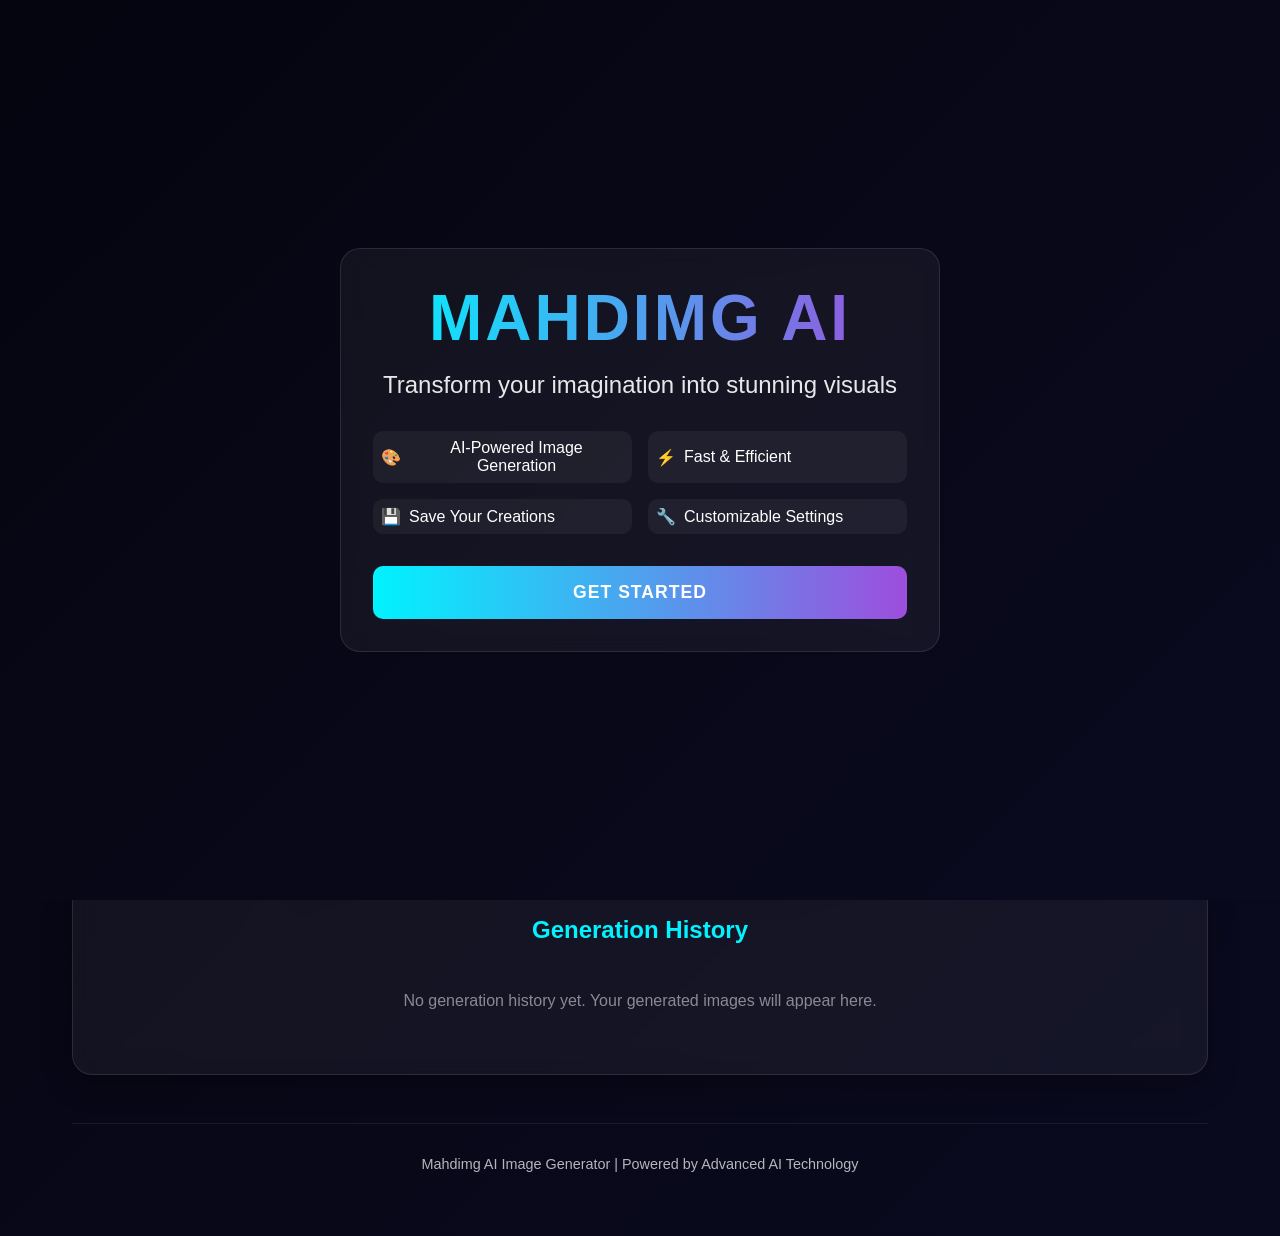
==== index.html @ 917b4ecf "Image ai Generator v1.2" ====
<!DOCTYPE html>
<html lang="en">
<head>
    <meta charset="UTF-8">
    <meta name="viewport" content="width=device-width, initial-scale=1.0">
    <title>Mahdimg AI - Futuristic Image Generator</title>
    <link rel="icon" type="image/png" href="favicon .png">
    <link rel="stylesheet" href="img.css">
</head>
<body>
    <!-- Welcome Screen -->
    <div class="welcome-screen" id="welcomeScreen">
        <div class="welcome-content">
            <div class="welcome-logo">Mahdimg AI</div>
            <div class="welcome-tagline">Transform your imagination into stunning visuals</div>
            <div class="welcome-features">
                <div class="feature">
                    <span>🎨</span> AI-Powered Image Generation
                </div>
                <div class="feature">
                    <span>⚡</span> Fast & Efficient
                </div>
                <div class="feature">
                    <span>💾</span> Save Your Creations
                </div>
                <div class="feature">
                    <span>🔧</span> Customizable Settings
                </div>
            </div>
            <button class="btn" id="getStartedBtn">Get Started</button>
        </div>
    </div>
    
    <!-- Gallery Modal -->
    <div class="gallery-modal" id="galleryModal">
        <button class="gallery-close" id="galleryClose">×</button>
        <div class="gallery-content">
            <img class="gallery-image" id="galleryImage" alt="Gallery Image">
            <div class="gallery-prompt" id="galleryPrompt"></div>
        </div>
    </div>
    
    <div class="particles" id="particles"></div>
    
    <div class="container">
        <header>
            <h1 class="logo">Mahdimg AI</h1>
            <p class="tagline">Transform your imagination into stunning visuals</p>
        </header>
        
        <main class="main-content">
            <section class="input-panel" aria-labelledby="input-panel-title">
                <h2 id="input-panel-title" class="sr-only">Image Generation Settings</h2>
                
                <div class="form-group">
                    <label for="prompt">Image Prompt</label>
                    <textarea id="prompt" placeholder="Describe the image you want to generate..." aria-required="true"></textarea>
                </div>
                
                <div class="form-group">
                    <label for="negativePrompt">Negative Prompt (what to avoid)</label>
                    <textarea id="negativePrompt" placeholder="Elements you don't want in the image..."></textarea>
                </div>
                
                <div class="form-group">
                    <label for="style">Art Style</label>
                    <select id="style">
                        <option value="(No style)">No Style</option>
                        <option value="Realistic">Realistic</option>
                        <option value="Fantasy">Fantasy</option>
                        <option value="Anime">Anime</option>
                        <option value="Cyberpunk">Cyberpunk</option>
                        <option value="Minimalist">Minimalist</option>
                    </select>
                </div>
                
                <div class="form-group">
                    <label for="guidanceScale">Guidance Scale: <span id="guidanceValue" class="slider-value">7.5</span></label>
                    <div class="slider-container">
                        <input type="range" id="guidanceScale" min="1" max="20" step="0.1" value="7.5" class="slider" aria-valuetext="Guidance scale set to 7.5">
                    </div>
                </div>
                
                <button class="toggle-advanced" id="toggleAdvanced" aria-expanded="false">
                    Advanced Options <i>▼</i>
                </button>
                
                <div class="advanced-options" id="advancedOptions" role="region" aria-labelledby="advanced-options-title">
                    <h3 id="advanced-options-title" class="sr-only">Advanced Options</h3>
                    <div class="form-group">
                        <label for="width">Width</label>
                        <input type="number" id="width" value="512" min="256" max="1024" step="64">
                    </div>
                    
                    <div class="form-group">
                        <label for="height">Height</label>
                        <input type="number" id="height" value="512" min="256" max="1024" step="64">
                    </div>
                    
                    <div class="form-group">
                        <label for="steps">Generation Steps</label>
                        <input type="number" id="steps" value="20" min="10" max="50">
                    </div>
                </div>
                
                <button id="generateBtn" class="btn" aria-label="Generate image based on current settings">Generate Image</button>
            </section>
            
            <section class="output-panel" aria-labelledby="output-panel-title">
                <h2 id="output-panel-title" class="sr-only">Generated Image</h2>
                <div class="image-placeholder" id="imagePlaceholder">
                    <i>🖼️</i>
                    <span>Your generated image will appear here</span>
                </div>
                <div class="skeleton-loader" id="skeletonLoader"></div>
                <img class="generated-image" id="generatedImage" alt="Generated Image" aria-live="polite">
                <div class="loading" id="loading" role="status" aria-live="polite">
                    <div class="spinner" aria-hidden="true"></div>
                    <span>Generating your image...</span>
                </div>
            </section>
        </main>
        
        <section class="history-panel" aria-labelledby="history-title">
            <h2 class="history-title" id="history-title">Generation History</h2>
            <div class="history-grid" id="historyGrid">
                <!-- History items will be added here dynamically -->
            </div>
        </section>
        
        <footer>
            <p>Mahdimg AI Image Generator | Powered by Advanced AI Technology</p>
        </footer>
    </div>
    
    <div class="notification" id="notification" role="alert" aria-live="assertive">
        <span id="notificationText"></span>
    </div>
    <script src="img.js"></script>
</body>
</html>
---- img.css ----
:root {
    --primary: #00f3ff;
    --secondary: #9d4edd;
    --dark: #0a0a1f;
    --darker: #050510;
    --glass: rgba(255, 255, 255, 0.05);
    --glass-border: rgba(255, 255, 255, 0.1);
    --error: #ff6b6b;
    --success: #51cf66;
}

* {
    margin: 0;
    padding: 0;
    box-sizing: border-box;
    font-family: 'Segoe UI', Tahoma, Geneva, Verdana, sans-serif;
}

body {
    background: linear-gradient(135deg, var(--darker), var(--dark));
    color: white;
    min-height: 100vh;
    overflow-x: hidden;
}

.container {
    max-width: 1200px;
    margin: 0 auto;
    padding: 2rem;
}

header {
    text-align: center;
    margin-bottom: 3rem;
    position: relative;
}

.logo {
    font-size: 3rem;
    font-weight: 800;
    background: linear-gradient(90deg, var(--primary), var(--secondary));
    -webkit-background-clip: text;
    background-clip: text;
    color: transparent;
    margin-bottom: 0.5rem;
    text-transform: uppercase;
    letter-spacing: 3px;
}

.tagline {
    font-size: 1.2rem;
    opacity: 0.8;
    margin-bottom: 2rem;
}

.main-content {
    display: grid;
    grid-template-columns: 1fr 1fr;
    gap: 2rem;
}

@media (max-width: 768px) {
    .main-content {
        grid-template-columns: 1fr;
    }
}

.input-panel,
.output-panel {
    background: var(--glass);
    border: 1px solid var(--glass-border);
    border-radius: 20px;
    padding: 2rem;
    backdrop-filter: blur(10px);
    box-shadow: 0 10px 30px rgba(0, 0, 0, 0.3);
}

.output-panel {
    display: flex;
    flex-direction: column;
    align-items: center;
    justify-content: center;
    min-height: 500px;
}

.form-group {
    margin-bottom: 1.5rem;
}

label {
    display: block;
    margin-bottom: 0.5rem;
    font-weight: 600;
    color: var(--primary);
}

textarea,
input,
select {
    width: 100%;
    padding: 1rem;
    background: rgba(0, 0, 0, 0.3);
    border: 1px solid var(--glass-border);
    border-radius: 10px;
    color: white;
    font-size: 1rem;
    transition: all 0.3s ease;
}

textarea:focus,
input:focus,
select:focus {
    outline: none;
    border-color: var(--primary);
    box-shadow: 0 0 10px rgba(0, 243, 255, 0.3);
}

textarea {
    min-height: 120px;
    resize: vertical;
}

.slider-container {
    display: flex;
    align-items: center;
    gap: 1rem;
}

.slider-value {
    min-width: 40px;
    text-align: center;
    font-weight: bold;
    color: var(--primary);
}

.btn {
    background: linear-gradient(90deg, var(--primary), var(--secondary));
    border: none;
    color: white;
    padding: 1rem 2rem;
    border-radius: 10px;
    font-size: 1.1rem;
    font-weight: 600;
    cursor: pointer;
    transition: all 0.3s ease;
    text-transform: uppercase;
    letter-spacing: 1px;
    width: 100%;
    position: relative;
    overflow: hidden;
}

.btn:hover:not(:disabled) {
    transform: translateY(-2px);
    box-shadow: 0 5px 15px rgba(0, 243, 255, 0.4);
}

.btn:active:not(:disabled) {
    transform: translateY(0);
}

.btn:disabled {
    opacity: 0.6;
    cursor: not-allowed;
    transform: none;
    box-shadow: none;
}

.btn::after {
    content: '';
    position: absolute;
    top: 0;
    left: -100%;
    width: 100%;
    height: 100%;
    background: linear-gradient(90deg, transparent, rgba(255, 255, 255, 0.2), transparent);
    transition: left 0.5s;
}

.btn:hover:not(:disabled)::after {
    left: 100%;
}

.btn-secondary {
    background: rgba(255, 255, 255, 0.1);
    border: 1px solid var(--glass-border);
}

.btn-secondary:hover:not(:disabled) {
    background: rgba(255, 255, 255, 0.2);
    box-shadow: 0 5px 15px rgba(255, 255, 255, 0.1);
}

.btn-small {
    padding: 0.5rem 1rem;
    font-size: 0.9rem;
}

.image-placeholder {
    width: 100%;
    height: 400px;
    background: rgba(0, 0, 0, 0.2);
    border: 2px dashed var(--glass-border);
    border-radius: 10px;
    display: flex;
    flex-direction: column;
    align-items: center;
    justify-content: center;
    color: rgba(255, 255, 255, 0.5);
    transition: all 0.3s ease;
}

.image-placeholder:hover {
    border-color: var(--primary);
    color: var(--primary);
}

.image-placeholder i {
    font-size: 4rem;
    margin-bottom: 1rem;
}

.generated-image {
    max-width: 100%;
    max-height: 400px;
    border-radius: 10px;
    box-shadow: 0 5px 15px rgba(0, 0, 0, 0.5);
    display: none;
}

.loading {
    display: none;
    margin-top: 10px;
    flex-direction: column;
    align-items: center;
    justify-content: center;
}

.spinner {
    width: 50px;
    height: 50px;
    border: 5px solid rgba(255, 255, 255, 0.1);
    border-top: 5px solid var(--primary);
    border-radius: 50%;
    animation: spin 1s linear infinite;
    margin-bottom: 1rem;
}

@keyframes spin {
    0% {
        transform: rotate(0deg);
    }

    100% {
        transform: rotate(360deg);
    }
}

.history-panel {
    margin-top: 2rem;
    background: var(--glass);
    border: 1px solid var(--glass-border);
    border-radius: 20px;
    padding: 2rem;
    backdrop-filter: blur(10px);
    box-shadow: 0 10px 30px rgba(0, 0, 0, 0.3);
}

.history-title {
    font-size: 1.5rem;
    margin-bottom: 1rem;
    color: var(--primary);
    text-align: center;
}

.history-grid {
    display: grid;
    grid-template-columns: repeat(auto-fill, minmax(150px, 1fr));
    gap: 1rem;
}

.history-item {
    border-radius: 10px;
    overflow: hidden;
    cursor: pointer;
    transition: transform 0.3s ease;
    height: 150px;
    background: rgba(0, 0, 0, 0.3);
    display: flex;
    align-items: center;
    justify-content: center;
    color: rgba(255, 255, 255, 0.5);
    position: relative;
}

.history-item:hover {
    transform: scale(1.05);
}

.history-item img {
    width: 100%;
    height: 100%;
    object-fit: cover;
}

.history-item .prompt-preview {
    position: absolute;
    bottom: 0;
    left: 0;
    right: 0;
    background: rgba(0, 0, 0, 0.7);
    padding: 0.5rem;
    font-size: 0.8rem;
    display: none;
    overflow: hidden;
    text-overflow: ellipsis;
    white-space: nowrap;
}

.history-item:hover .prompt-preview {
    display: block;
}

.history-item-actions {
    position: absolute;
    top: 5px;
    right: 5px;
    display: flex;
    gap: 5px;
    opacity: 0;
    transition: opacity 0.3s ease;
}

.history-item:hover .history-item-actions {
    opacity: 1;
}

.delete-btn {
    background: rgba(255, 0, 0, 0.7);
    border: none;
    color: white;
    width: 25px;
    height: 25px;
    border-radius: 50%;
    display: flex;
    align-items: center;
    justify-content: center;
    cursor: pointer;
    font-size: 0.8rem;
}

.delete-btn:hover {
    background: rgba(255, 0, 0, 0.9);
}

footer {
    text-align: center;
    margin-top: 3rem;
    padding: 2rem 0;
    border-top: 1px solid var(--glass-border);
    font-size: 0.9rem;
    opacity: 0.7;
}

.particles {
    position: fixed;
    top: 0;
    left: 0;
    width: 100%;
    height: 100%;
    z-index: -1;
    overflow: hidden;
}

.particle {
    position: absolute;
    background: var(--primary);
    border-radius: 50%;
    opacity: 0.3;
    animation: float 15s infinite linear;
}

@keyframes float {
    0% {
        transform: translateY(0) translateX(0);
    }

    50% {
        transform: translateY(-20px) translateX(10px);
    }

    100% {
        transform: translateY(0) translateX(0);
    }
}

.notification {
    position: fixed;
    top: 20px;
    right: 20px;
    padding: 1rem 2rem;
    background: var(--glass);
    border-left: 4px solid var(--primary);
    border-radius: 5px;
    box-shadow: 0 5px 15px rgba(0, 0, 0, 0.3);
    transform: translateX(150%);
    transition: transform 0.3s ease;
    z-index: 1000;
}

.notification.show {
    transform: translateX(0);
}

.notification.error {
    border-left-color: var(--error);
}

.notification.success {
    border-left-color: var(--success);
}

.advanced-options {
    margin-top: 1rem;
    padding: 1rem;
    background: rgba(0, 0, 0, 0.2);
    border-radius: 10px;
    display: none;
}

.toggle-advanced {
    background: none;
    border: none;
    color: var(--primary);
    cursor: pointer;
    font-size: 0.9rem;
    margin-top: 0.5rem;
    display: flex;
    align-items: center;
    gap: 0.5rem;
}

.toggle-advanced i {
    transition: transform 0.3s ease;
}

.toggle-advanced.active i {
    transform: rotate(180deg);
}

.empty-history {
    grid-column: 1 / -1;
    text-align: center;
    padding: 2rem;
    color: rgba(255, 255, 255, 0.5);
}

.sr-only {
    position: absolute;
    width: 1px;
    height: 1px;
    padding: 0;
    margin: -1px;
    overflow: hidden;
    clip: rect(0, 0, 0, 0);
    white-space: nowrap;
    border: 0;
}

/* Welcome Screen */
.welcome-screen {
    position: fixed;
    top: 0;
    left: 0;
    width: 100%;
    height: 100%;
    background: linear-gradient(135deg, var(--darker), var(--dark));
    display: flex;
    flex-direction: column;
    align-items: center;
    justify-content: center;
    z-index: 10000;
    transition: opacity 0.5s ease, visibility 0.5s ease;
}

.welcome-content {
    text-align: center;
    max-width: 600px;
    padding: 2rem;
    background: var(--glass);
    border-radius: 20px;
    border: 1px solid var(--glass-border);
    backdrop-filter: blur(10px);
}

.welcome-logo {
    font-size: 4rem;
    font-weight: 800;
    background: linear-gradient(90deg, var(--primary), var(--secondary));
    -webkit-background-clip: text;
    background-clip: text;
    color: transparent;
    margin-bottom: 1rem;
    text-transform: uppercase;
    letter-spacing: 3px;
}

.welcome-tagline {
    font-size: 1.5rem;
    margin-bottom: 2rem;
    opacity: 0.9;
}

.welcome-features {
    display: grid;
    grid-template-columns: repeat(2, 1fr);
    gap: 1rem;
    margin-bottom: 2rem;
}

.feature {
    display: flex;
    align-items: center;
    gap: 0.5rem;
    padding: 0.5rem;
    background: rgba(255, 255, 255, 0.05);
    border-radius: 10px;
}

/* Gallery Modal */
.gallery-modal {
    position: fixed;
    top: 0;
    left: 0;
    width: 100%;
    height: 100%;
    background: rgba(0, 0, 0, 0.9);
    display: none;
    align-items: center;
    justify-content: center;
    z-index: 1000;
    padding: 2rem;
}

.gallery-content {
    max-width: 90%;
    max-height: 90%;
    display: flex;
    flex-direction: column;
    align-items: center;
}

.gallery-image {
    max-width: 100%;
    max-height: 80vh;
    border-radius: 10px;
    margin-bottom: 1rem;
}

.gallery-prompt {
    background: var(--glass);
    padding: 1rem;
    border-radius: 10px;
    max-width: 600px;
    text-align: center;
}

.gallery-close {
    position: absolute;
    top: 20px;
    right: 20px;
    background: rgba(255, 255, 255, 0.1);
    border: none;
    color: white;
    width: 40px;
    height: 40px;
    border-radius: 50%;
    font-size: 1.5rem;
    cursor: pointer;
    display: flex;
    align-items: center;
    justify-content: center;
}

.gallery-close:hover {
    background: rgba(255, 255, 255, 0.2);
}

/* Skeleton Loader */
.skeleton-loader {
    width: 100%;
    height: 400px;
    background: linear-gradient(90deg, rgba(255, 255, 255, 0.1) 25%, rgba(255, 255, 255, 0.2) 50%, rgba(255, 255, 255, 0.1) 75%);
    background-size: 200% 100%;
    animation: loading 1.5s infinite;
    border-radius: 10px;
    display: none;
}

@keyframes loading {
    0% {
        background-position: 200% 0;
    }

    100% {
        background-position: -200% 0;
    }
}
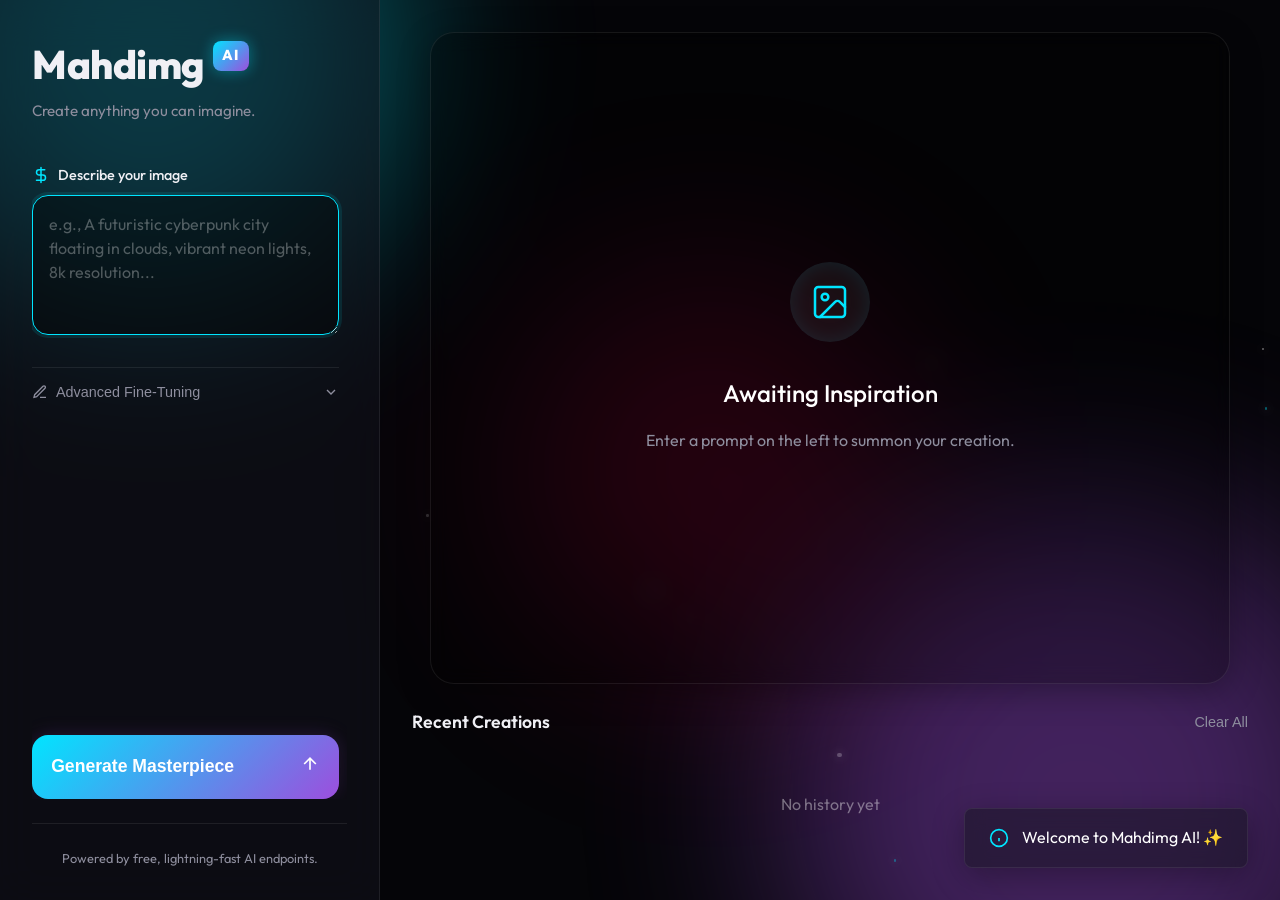
==== commit 3e9b7340: "Image ai Generator v1.3" ====
--- a/index.html
+++ b/index.html
@@ -1,141 +1,196 @@
 <!DOCTYPE html>
 <html lang="en">
+
 <head>
     <meta charset="UTF-8">
     <meta name="viewport" content="width=device-width, initial-scale=1.0">
+    <meta name="description" content="Generate stunning, futuristic AI images simply and efficiently.">
     <title>Mahdimg AI - Futuristic Image Generator</title>
+    <link rel="preconnect" href="https://fonts.googleapis.com">
+    <link rel="preconnect" href="https://fonts.gstatic.com" crossorigin>
+    <link href="https://fonts.googleapis.com/css2?family=Outfit:wght@300;400;500;600;800&display=swap" rel="stylesheet">
+
     <link rel="icon" type="image/png" href="favicon .png">
     <link rel="stylesheet" href="img.css">
 </head>
+<!--const imageUrl = `https://image.pollinations.ai/prompt/${encodedPrompt}?width=${w}&height=${h}&seed=${seed}&nologo=true`;-->
+
 <body>
-    <!-- Welcome Screen -->
-    <div class="welcome-screen" id="welcomeScreen">
-        <div class="welcome-content">
-            <div class="welcome-logo">Mahdimg AI</div>
-            <div class="welcome-tagline">Transform your imagination into stunning visuals</div>
-            <div class="welcome-features">
-                <div class="feature">
-                    <span>🎨</span> AI-Powered Image Generation
+    <div class="background-orbs">
+        <div class="orb orb-1"></div>
+        <div class="orb orb-2"></div>
+        <div class="orb orb-3"></div>
+    </div>
+    <div class="particles" id="particles"></div>
+
+    <div class="app-container">
+        <aside class="sidebar-controls" aria-label="Image Generation Controls">
+            <header class="sidebar-header">
+                <h1 class="logo">
+                    Mahdimg<span class="ai-badge">AI</span>
+                </h1>
+                <p class="tagline">Create anything you can imagine.</p>
+            </header>
+
+            <form id="generator-form" class="controls-form" onsubmit="return false;">
+                <div class="input-group">
+                    <label for="prompt">
+                        <svg width="18" height="18" viewBox="0 0 24 24" fill="none" stroke="currentColor"
+                            stroke-width="2" stroke-linecap="round" stroke-linejoin="round">
+                            <path d="M12 2v20M17 5H9.5a3.5 3.5 0 0 0 0 7h5a3.5 3.5 0 0 1 0 7H6" />
+                        </svg>
+                        Describe your image
+                    </label>
+                    <textarea id="prompt"
+                        placeholder="e.g., A futuristic cyberpunk city floating in clouds, vibrant neon lights, 8k resolution..."
+                        aria-required="true" autofocus></textarea>
                 </div>
-                <div class="feature">
-                    <span>⚡</span> Fast & Efficient
+
+                <!-- Advanced Options Toggle -->
+                <div class="advanced-section">
+                    <button type="button" class="toggle-advanced" id="toggleAdvanced" aria-expanded="false"
+                        aria-controls="advancedOptions">
+                        <svg width="16" height="16" viewBox="0 0 24 24" fill="none" stroke="currentColor"
+                            stroke-width="2">
+                            <path d="M12 20h9M16.5 3.5a2.121 2.121 0 0 1 3 3L7 19l-4 1 1-4L16.5 3.5z" />
+                        </svg>
+                        Advanced Fine-Tuning
+                        <svg class="chevron" width="16" height="16" viewBox="0 0 24 24" fill="none"
+                            stroke="currentColor" stroke-width="2">
+                            <path d="m6 9 6 6 6-6" />
+                        </svg>
+                    </button>
+
+                    <div class="advanced-options" id="advancedOptions" role="region">
+                        <div class="input-group">
+                            <label for="style">Art Style Focus</label>
+                            <div class="custom-select">
+                                <select id="style">
+                                    <option value="">Auto / No Specific Style</option>
+                                    <option value=", masterpiece, highly detailed, realistic, 8k">Photorealistic
+                                    </option>
+                                    <option value=", anime style, studio ghibli, vivid colors">Anime</option>
+                                    <option value=", cyberpunk, neon lights, dark synthwave">Cyberpunk</option>
+                                    <option value=", fantasy art, concept art, magical atmosphere">Fantasy Concept
+                                    </option>
+                                    <option value=", minimalist, flat design, vector art">Minimalist Illustration
+                                    </option>
+                                </select>
+                            </div>
+                        </div>
+
+                        <div class="dimension-controls">
+                            <div class="input-group">
+                                <label for="width">Width (px)</label>
+                                <input type="number" id="width" value="1024" min="256" step="64">
+                            </div>
+                            <div class="input-group">
+                                <label for="height">Height (px)</label>
+                                <input type="number" id="height" value="1024" min="256" step="64">
+                            </div>
+                        </div>
+                    </div>
                 </div>
-                <div class="feature">
-                    <span>💾</span> Save Your Creations
-                </div>
-                <div class="feature">
-                    <span>🔧</span> Customizable Settings
+
+                <button type="submit" id="generateBtn" class="primary-btn">
+                    <span class="btn-text">Generate Masterpiece</span>
+                    <span class="btn-icon">
+                        <svg width="20" height="20" viewBox="0 0 24 24" fill="none" stroke="currentColor"
+                            stroke-width="2">
+                            <path d="m5 12 7-7 7 7M12 19V5" />
+                        </svg>
+                    </span>
+                </button>
+            </form>
+
+            <footer class="sidebar-footer">
+                <p>Powered by free, lightning-fast AI endpoints.</p>
+            </footer>
+        </aside>
+
+        <!-- Main Workspace View -->
+        <main class="workspace">
+            <div class="output-container">
+                <div class="image-stage" id="imageStage">
+                    <!-- Default State -->
+                    <div class="placeholder-state" id="placeholderState">
+                        <div class="icon-ring">
+                            <svg width="40" height="40" viewBox="0 0 24 24" fill="none" stroke="currentColor"
+                                stroke-width="1.5" stroke-linecap="round" stroke-linejoin="round">
+                                <rect width="18" height="18" x="3" y="3" rx="2" ry="2" />
+                                <circle cx="9" cy="9" r="2" />
+                                <path d="m21 15-3.086-3.086a2 2 0 0 0-2.828 0L6 21" />
+                            </svg>
+                        </div>
+                        <h2>Awaiting Inspiration</h2>
+                        <p>Enter a prompt on the left to summon your creation.</p>
+                    </div>
+
+                    <!-- Loading State -->
+                    <div class="loading-state" id="loadingState">
+                        <div class="scanning-loader">
+                            <div class="scan-line"></div>
+                        </div>
+                        <div class="loading-text">
+                            <span>Synthesizing pixels</span>
+                            <span class="dots">...</span>
+                        </div>
+                    </div>
+
+                    <!-- Result State -->
+                    <div class="result-state" id="resultState">
+                        <img id="generatedImage" alt="Generated Artwork" />
+                        <div class="image-overlay">
+                            <div class="image-actions">
+                                <button id="downloadBtn" class="action-btn" title="Download Image">
+                                    <svg width="20" height="20" viewBox="0 0 24 24" fill="none" stroke="currentColor"
+                                        stroke-width="2" stroke-linecap="round" stroke-linejoin="round">
+                                        <path d="M21 15v4a2 2 0 0 1-2 2H5a2 2 0 0 1-2-2v-4" />
+                                        <polyline points="7 10 12 15 17 10" />
+                                        <line x1="12" x2="12" y1="15" y2="3" />
+                                    </svg>
+                                </button>
+                                <button id="expandBtn" class="action-btn" title="View Fullscreen">
+                                    <svg width="20" height="20" viewBox="0 0 24 24" fill="none" stroke="currentColor"
+                                        stroke-width="2" stroke-linecap="round" stroke-linejoin="round">
+                                        <path d="M15 3h6v6M9 21H3v-6M21 3l-7 7M3 21l7-7" />
+                                    </svg>
+                                </button>
+                            </div>
+                        </div>
+                    </div>
                 </div>
             </div>
-            <button class="btn" id="getStartedBtn">Get Started</button>
-        </div>
-    </div>
-    
-    <!-- Gallery Modal -->
-    <div class="gallery-modal" id="galleryModal">
-        <button class="gallery-close" id="galleryClose">×</button>
-        <div class="gallery-content">
-            <img class="gallery-image" id="galleryImage" alt="Gallery Image">
-            <div class="gallery-prompt" id="galleryPrompt"></div>
-        </div>
-    </div>
-    
-    <div class="particles" id="particles"></div>
-    
-    <div class="container">
-        <header>
-            <h1 class="logo">Mahdimg AI</h1>
-            <p class="tagline">Transform your imagination into stunning visuals</p>
-        </header>
-        
-        <main class="main-content">
-            <section class="input-panel" aria-labelledby="input-panel-title">
-                <h2 id="input-panel-title" class="sr-only">Image Generation Settings</h2>
-                
-                <div class="form-group">
-                    <label for="prompt">Image Prompt</label>
-                    <textarea id="prompt" placeholder="Describe the image you want to generate..." aria-required="true"></textarea>
+
+            <!-- History Section -->
+            <section class="history-section" aria-labelledby="historyTitle">
+                <div class="history-header">
+                    <h2 id="historyTitle">Recent Creations</h2>
+                    <button id="clearHistoryBtn" class="text-btn">Clear All</button>
                 </div>
-                
-                <div class="form-group">
-                    <label for="negativePrompt">Negative Prompt (what to avoid)</label>
-                    <textarea id="negativePrompt" placeholder="Elements you don't want in the image..."></textarea>
-                </div>
-                
-                <div class="form-group">
-                    <label for="style">Art Style</label>
-                    <select id="style">
-                        <option value="(No style)">No Style</option>
-                        <option value="Realistic">Realistic</option>
-                        <option value="Fantasy">Fantasy</option>
-                        <option value="Anime">Anime</option>
-                        <option value="Cyberpunk">Cyberpunk</option>
-                        <option value="Minimalist">Minimalist</option>
-                    </select>
-                </div>
-                
-                <div class="form-group">
-                    <label for="guidanceScale">Guidance Scale: <span id="guidanceValue" class="slider-value">7.5</span></label>
-                    <div class="slider-container">
-                        <input type="range" id="guidanceScale" min="1" max="20" step="0.1" value="7.5" class="slider" aria-valuetext="Guidance scale set to 7.5">
-                    </div>
-                </div>
-                
-                <button class="toggle-advanced" id="toggleAdvanced" aria-expanded="false">
-                    Advanced Options <i>▼</i>
-                </button>
-                
-                <div class="advanced-options" id="advancedOptions" role="region" aria-labelledby="advanced-options-title">
-                    <h3 id="advanced-options-title" class="sr-only">Advanced Options</h3>
-                    <div class="form-group">
-                        <label for="width">Width</label>
-                        <input type="number" id="width" value="512" min="256" max="1024" step="64">
-                    </div>
-                    
-                    <div class="form-group">
-                        <label for="height">Height</label>
-                        <input type="number" id="height" value="512" min="256" max="1024" step="64">
-                    </div>
-                    
-                    <div class="form-group">
-                        <label for="steps">Generation Steps</label>
-                        <input type="number" id="steps" value="20" min="10" max="50">
-                    </div>
-                </div>
-                
-                <button id="generateBtn" class="btn" aria-label="Generate image based on current settings">Generate Image</button>
-            </section>
-            
-            <section class="output-panel" aria-labelledby="output-panel-title">
-                <h2 id="output-panel-title" class="sr-only">Generated Image</h2>
-                <div class="image-placeholder" id="imagePlaceholder">
-                    <i>🖼️</i>
-                    <span>Your generated image will appear here</span>
-                </div>
-                <div class="skeleton-loader" id="skeletonLoader"></div>
-                <img class="generated-image" id="generatedImage" alt="Generated Image" aria-live="polite">
-                <div class="loading" id="loading" role="status" aria-live="polite">
-                    <div class="spinner" aria-hidden="true"></div>
-                    <span>Generating your image...</span>
+                <div class="history-track" id="historyTrack">
+                    <!-- History items injected here -->
                 </div>
             </section>
         </main>
-        
-        <section class="history-panel" aria-labelledby="history-title">
-            <h2 class="history-title" id="history-title">Generation History</h2>
-            <div class="history-grid" id="historyGrid">
-                <!-- History items will be added here dynamically -->
-            </div>
-        </section>
-        
-        <footer>
-            <p>Mahdimg AI Image Generator | Powered by Advanced AI Technology</p>
-        </footer>
     </div>
-    
-    <div class="notification" id="notification" role="alert" aria-live="assertive">
-        <span id="notificationText"></span>
+
+    <!-- Fullscreen Modal -->
+    <div class="lightbox-modal" id="lightboxModal" aria-hidden="true">
+        <button class="close-modal" id="closeModal" aria-label="Close modal">
+            <svg width="24" height="24" viewBox="0 0 24 24" fill="none" stroke="currentColor" stroke-width="2">
+                <line x1="18" y1="6" x2="6" y2="18" />
+                <line x1="6" y1="6" x2="18" y2="18" />
+            </svg>
+        </button>
+        <img id="lightboxImage" src="" alt="Fullscreen artwork" />
+        <div class="lightbox-caption" id="lightboxCaption"></div>
     </div>
+
+    <!-- Toast Notifications -->
+    <div class="toast-container" id="toastContainer" aria-live="polite"></div> <!-- Puter.js -->
+    <script src="https://js.puter.com/v2/"></script>
     <script src="img.js"></script>
 </body>
+
 </html>
--- a/img.css
+++ b/img.css
@@ -1,608 +1,707 @@
+/* =========================================================================
+   Mahdimg AI - Premium Glassmorphism Theme
+   ========================================================================= */
+
 :root {
-    --primary: #00f3ff;
-    --secondary: #9d4edd;
-    --dark: #0a0a1f;
-    --darker: #050510;
-    --glass: rgba(255, 255, 255, 0.05);
-    --glass-border: rgba(255, 255, 255, 0.1);
-    --error: #ff6b6b;
-    --success: #51cf66;
+    /* Color Palette */
+    --clr-bg-deep: #050508;
+    --clr-bg-sec: #0d0d16;
+    --clr-primary: #00e5ff;       /* Neon Cyan */
+    --clr-primary-glow: rgba(0, 229, 255, 0.4);
+    --clr-secondary: #9d4edd;     /* Electric Purple */
+    --clr-accent: #ff0055;        /* Neon Pink */
+    
+    /* Text */
+    --clr-text-main: #f0f0f5;
+    --clr-text-muted: #8e8e9e;
+    
+    /* Glass / UI Elements */
+    --glass-bg: rgba(20, 20, 30, 0.5);
+    --glass-border: rgba(255, 255, 255, 0.08);
+    --glass-border-hover: rgba(255, 255, 255, 0.2);
+    
+    /* Utility */
+    --danger: #ff4757;
+    --success: #2ed573;
+    
+    /* Metrics */
+    --radius-sm: 8px;
+    --radius-md: 16px;
+    --radius-lg: 24px;
+    
+    /* Shadows */
+    --shadow-soft: 0 8px 32px 0 rgba(0, 0, 0, 0.3);
+    
+    --transition-fast: 0.2s cubic-bezier(0.1, 0.7, 0.1, 1);
+    --transition-smooth: 0.4s cubic-bezier(0.1, 0.7, 0.1, 1);
 }
 
 * {
     margin: 0;
     padding: 0;
     box-sizing: border-box;
-    font-family: 'Segoe UI', Tahoma, Geneva, Verdana, sans-serif;
 }
 
 body {
-    background: linear-gradient(135deg, var(--darker), var(--dark));
-    color: white;
+    font-family: 'Outfit', sans-serif;
+    background-color: var(--clr-bg-deep);
+    color: var(--clr-text-main);
     min-height: 100vh;
     overflow-x: hidden;
-}
-
-.container {
-    max-width: 1200px;
-    margin: 0 auto;
+    line-height: 1.6;
+}
+
+/* =========================================================================
+   Background Magic
+   ========================================================================= */
+.background-orbs {
+    position: fixed;
+    top: 0; left: 0; width: 100vw; height: 100vh;
+    overflow: hidden;
+    z-index: -2;
+    pointer-events: none;
+}
+
+.orb {
+    position: absolute;
+    border-radius: 50%;
+    filter: blur(100px);
+    opacity: 0.4;
+    animation: drift 20s infinite alternate ease-in-out;
+}
+
+.orb-1 { width: 500px; height: 500px; background: var(--clr-primary); top: -200px; left: -100px; }
+.orb-2 { width: 600px; height: 600px; background: var(--clr-secondary); bottom: -200px; right: -100px; animation-delay: -5s; }
+.orb-3 { width: 400px; height: 400px; background: var(--clr-accent); top: 30%; left: 40%; opacity: 0.2; animation-delay: -10s; }
+
+@keyframes drift {
+    0% { transform: translate(0, 0) scale(1); }
+    100% { transform: translate(50px, 50px) scale(1.1); }
+}
+
+.particles {
+    position: fixed;
+    top: 0; left: 0; width: 100%; height: 100%;
+    z-index: -1;
+    pointer-events: none;
+}
+
+.particle {
+    position: absolute;
+    border-radius: 50%;
+    background: white;
+    box-shadow: 0 0 10px white;
+}
+
+/* =========================================================================
+   Layout
+   ========================================================================= */
+.app-container {
+    display: flex;
+    height: 100vh;
+    width: 100vw;
+    overflow: hidden;
+}
+
+/* Scrollbar Styling */
+::-webkit-scrollbar { width: 8px; height: 8px; }
+::-webkit-scrollbar-track { background: transparent; }
+::-webkit-scrollbar-thumb { background: rgba(255, 255, 255, 0.1); border-radius: 4px; }
+::-webkit-scrollbar-thumb:hover { background: rgba(255, 255, 255, 0.2); }
+
+/* =========================================================================
+   Sidebar / Controls
+   ========================================================================= */
+.sidebar-controls {
+    width: 380px;
+    height: 100%;
+    background: var(--glass-bg);
+    backdrop-filter: blur(20px);
+    -webkit-backdrop-filter: blur(20px);
+    border-right: 1px solid var(--glass-border);
+    display: flex;
+    flex-direction: column;
     padding: 2rem;
-}
-
-header {
-    text-align: center;
-    margin-bottom: 3rem;
+    z-index: 10;
+    flex-shrink: 0;
+}
+
+.sidebar-header {
+    margin-bottom: 2.5rem;
+}
+
+.logo {
+    font-size: 2.5rem;
+    font-weight: 800;
+    letter-spacing: -0.5px;
+    display: flex;
+    align-items: center;
+    gap: 0.5rem;
+}
+
+.ai-badge {
+    font-size: 0.9rem;
+    padding: 0.2rem 0.6rem;
+    background: linear-gradient(135deg, var(--clr-primary), var(--clr-secondary));
+    border-radius: var(--radius-sm);
+    box-shadow: 0 0 15px var(--clr-primary-glow);
+    color: white;
+    text-transform: uppercase;
+    letter-spacing: 1px;
+    transform: translateY(-0.5rem);
+}
+
+.tagline {
+    color: var(--clr-text-muted);
+    font-size: 0.95rem;
+    margin-top: 0.2rem;
+}
+
+/* Form Elements */
+.controls-form {
+    flex: 1;
+    display: flex;
+    flex-direction: column;
+    gap: 1.5rem;
+    overflow-y: auto;
+    padding-right: 8px; /* for scrollbar */
+}
+
+.input-group {
+    display: flex;
+    flex-direction: column;
+    gap: 0.5rem;
+}
+
+label {
+    font-size: 0.9rem;
+    font-weight: 500;
+    color: var(--clr-text-main);
+    display: flex;
+    align-items: center;
+    gap: 0.5rem;
+}
+
+label svg {
+    color: var(--clr-primary);
+}
+
+textarea, input, select {
+    width: 100%;
+    background: rgba(0, 0, 0, 0.2);
+    border: 1px solid var(--glass-border);
+    border-radius: var(--radius-md);
+    color: white;
+    font-family: inherit;
+    font-size: 1rem;
+    transition: var(--transition-fast);
+}
+
+textarea {
+    padding: 1rem;
+    min-height: 140px;
+    resize: vertical;
+    line-height: 1.5;
+}
+
+input, select {
+    padding: 0.8rem 1rem;
+}
+
+textarea:focus, input:focus, select:focus {
+    outline: none;
+    border-color: var(--clr-primary);
+    box-shadow: 0 0 0 3px rgba(0, 229, 255, 0.1);
+    background: rgba(0, 0, 0, 0.4);
+}
+
+textarea::placeholder {
+    color: rgba(255, 255, 255, 0.3);
+}
+
+/* Custom Select styling */
+.custom-select select {
+    appearance: none;
+    cursor: pointer;
+}
+.custom-select {
     position: relative;
 }
-
-.logo {
-    font-size: 3rem;
-    font-weight: 800;
-    background: linear-gradient(90deg, var(--primary), var(--secondary));
-    -webkit-background-clip: text;
-    background-clip: text;
-    color: transparent;
-    margin-bottom: 0.5rem;
-    text-transform: uppercase;
-    letter-spacing: 3px;
-}
-
-.tagline {
-    font-size: 1.2rem;
-    opacity: 0.8;
-    margin-bottom: 2rem;
-}
-
-.main-content {
+.custom-select::after {
+    content: '▼';
+    font-size: 0.8rem;
+    position: absolute;
+    right: 1rem;
+    top: 50%;
+    transform: translateY(-50%);
+    pointer-events: none;
+    color: var(--clr-text-muted);
+}
+select option { background: var(--clr-bg-deep); color: white; }
+
+/* Advanced Section */
+.advanced-section {
+    border-top: 1px solid var(--glass-border);
+    padding-top: 1rem;
+    margin-top: 0.5rem;
+}
+
+.toggle-advanced {
+    background: transparent;
+    border: none;
+    color: var(--clr-text-muted);
+    font-size: 0.9rem;
+    font-weight: 500;
+    cursor: pointer;
+    display: flex;
+    align-items: center;
+    gap: 0.5rem;
+    width: 100%;
+    transition: var(--transition-fast);
+}
+
+.toggle-advanced:hover { color: var(--clr-text-main); }
+.toggle-advanced .chevron { transition: var(--transition-fast); margin-left: auto; }
+.toggle-advanced[aria-expanded="true"] .chevron { transform: rotate(180deg); }
+
+.advanced-options {
+    display: none;
+    padding-top: 1.5rem;
+    display: flex;           /* Flex to allow gap but handled via hidden class in JS */
+    flex-direction: column;
+    gap: 1.5rem;
+}
+
+.advanced-options.hidden {
+    display: none;
+}
+
+.dimension-controls {
     display: grid;
     grid-template-columns: 1fr 1fr;
-    gap: 2rem;
-}
-
-@media (max-width: 768px) {
-    .main-content {
-        grid-template-columns: 1fr;
-    }
-}
-
-.input-panel,
-.output-panel {
-    background: var(--glass);
-    border: 1px solid var(--glass-border);
-    border-radius: 20px;
+    gap: 1rem;
+}
+
+/* Primary Button */
+.primary-btn {
+    background: linear-gradient(135deg, var(--clr-primary), var(--clr-secondary));
+    border: none;
+    border-radius: var(--radius-md);
+    color: white;
+    font-size: 1.1rem;
+    font-weight: 600;
+    padding: 1.2rem;
+    cursor: pointer;
+    display: flex;
+    align-items: center;
+    justify-content: space-between;
+    transition: var(--transition-fast);
+    box-shadow: 0 10px 20px rgba(0, 0, 0, 0.3), 0 0 20px rgba(157, 78, 221, 0.2);
+    margin-top: auto;
+    position: relative;
+    overflow: hidden;
+}
+
+.primary-btn::before {
+    content: '';
+    position: absolute;
+    top: 0; left: -100%; width: 50%; height: 100%;
+    background: linear-gradient(90deg, transparent, rgba(255,255,255,0.2), transparent);
+    transform: skewX(-20deg);
+    transition: 0.5s;
+}
+
+.primary-btn:hover:not(:disabled) {
+    transform: translateY(-2px);
+    box-shadow: 0 15px 25px rgba(0, 0, 0, 0.4), 0 0 30px rgba(0, 229, 255, 0.4);
+}
+
+.primary-btn:hover:not(:disabled)::before {
+    left: 150%;
+}
+
+.primary-btn:active:not(:disabled) {
+    transform: translateY(1px);
+}
+
+.primary-btn:disabled {
+    opacity: 0.5;
+    cursor: not-allowed;
+    background: #333;
+    box-shadow: none;
+}
+
+.sidebar-footer {
+    padding-top: 1.5rem;
+    margin-top: 1.5rem;
+    border-top: 1px solid var(--glass-border);
+    font-size: 0.8rem;
+    color: var(--clr-text-muted);
+    text-align: center;
+}
+
+/* =========================================================================
+   Main Workspace
+   ========================================================================= */
+.workspace {
+    flex: 1;
+    display: flex;
+    flex-direction: column;
     padding: 2rem;
-    backdrop-filter: blur(10px);
-    box-shadow: 0 10px 30px rgba(0, 0, 0, 0.3);
-}
-
-.output-panel {
-    display: flex;
-    flex-direction: column;
+    overflow: hidden;
+}
+
+.output-container {
+    flex: 1;
+    display: flex;
     align-items: center;
     justify-content: center;
-    min-height: 500px;
-}
-
-.form-group {
-    margin-bottom: 1.5rem;
-}
-
-label {
-    display: block;
-    margin-bottom: 0.5rem;
-    font-weight: 600;
-    color: var(--primary);
-}
-
-textarea,
-input,
-select {
+    min-height: 0; /* Important for flex-child overflow */
+}
+
+.image-stage {
     width: 100%;
-    padding: 1rem;
+    max-width: 800px;
+    aspect-ratio: 1/1; /* Square by default, adjusts via max-height */
+    max-height: 100%;
     background: rgba(0, 0, 0, 0.3);
     border: 1px solid var(--glass-border);
-    border-radius: 10px;
+    border-radius: var(--radius-lg);
+    box-shadow: var(--shadow-soft);
+    position: relative;
+    overflow: hidden;
+    backdrop-filter: blur(10px);
+    display: flex;
+    align-items: center;
+    justify-content: center;
+}
+
+/* States */
+.placeholder-state {
+    display: flex;
+    flex-direction: column;
+    align-items: center;
+    gap: 1rem;
+    color: var(--clr-text-muted);
+    text-align: center;
+}
+
+.icon-ring {
+    width: 80px; height: 80px;
+    border-radius: 50%;
+    background: rgba(255, 255, 255, 0.05);
+    display: flex; align-items: center; justify-content: center;
+    color: var(--clr-primary);
+    box-shadow: inset 0 0 20px rgba(0, 229, 255, 0.1);
+    margin-bottom: 1rem;
+}
+
+.placeholder-state h2 { color: white; font-weight: 500; }
+
+.loading-state, .result-state {
+    display: none;
+    width: 100%; height: 100%;
+}
+
+/* Stunning Loading Animation */
+.loading-state {
+    flex-direction: column;
+    align-items: center;
+    justify-content: center;
+    gap: 2rem;
+}
+
+.scanning-loader {
+    width: 200px; height: 200px;
+    border: 2px solid var(--glass-border);
+    border-radius: var(--radius-md);
+    position: relative;
+    overflow: hidden;
+    background: rgba(0, 229, 255, 0.05);
+}
+
+.scan-line {
+    width: 100%; height: 50%;
+    background: linear-gradient(to bottom, transparent, rgba(0, 229, 255, 0.5));
+    position: absolute;
+    top: -50%;
+    animation: scan 2s ease-in-out infinite;
+    border-bottom: 2px solid var(--clr-primary);
+    box-shadow: 0 5px 15px var(--clr-primary-glow);
+}
+
+@keyframes scan {
+    0% { top: -50%; }
+    100% { top: 100%; }
+}
+
+.loading-text {
+    font-size: 1.2rem;
+    font-weight: 500;
+    color: var(--clr-primary);
+    letter-spacing: 1px;
+}
+
+.loading-text .dots {
+    animation: flash 1.5s infinite steps(4, end);
+}
+
+@keyframes flash {
+    0%, 20% { color: transparent; }
+    40% { color: var(--clr-primary); }
+}
+
+/* Result View */
+.result-state {
+    position: relative;
+}
+
+.result-state img {
+    width: 100%; height: 100%;
+    object-fit: contain;
+    animation: fadeIn 0.5s ease-out;
+}
+
+@keyframes fadeIn {
+    from { opacity: 0; transform: scale(0.98); }
+    to { opacity: 1; transform: scale(1); }
+}
+
+.image-overlay {
+    position: absolute;
+    top: 0; left: 0; width: 100%; height: 100%;
+    background: linear-gradient(to top, rgba(0,0,0,0.8) 0%, transparent 30%);
+    opacity: 0;
+    transition: var(--transition-smooth);
+    display: flex;
+    align-items: flex-end;
+    padding: 1.5rem;
+}
+
+.result-state:hover .image-overlay {
+    opacity: 1;
+}
+
+.image-actions {
+    display: flex;
+    gap: 1rem;
+    margin-left: auto;
+}
+
+.action-btn {
+    width: 44px; height: 44px;
+    border-radius: 50%;
+    background: rgba(255, 255, 255, 0.1);
+    border: 1px solid var(--glass-border);
+    backdrop-filter: blur(5px);
     color: white;
-    font-size: 1rem;
-    transition: all 0.3s ease;
-}
-
-textarea:focus,
-input:focus,
-select:focus {
-    outline: none;
-    border-color: var(--primary);
-    box-shadow: 0 0 10px rgba(0, 243, 255, 0.3);
-}
-
-textarea {
-    min-height: 120px;
-    resize: vertical;
-}
-
-.slider-container {
-    display: flex;
-    align-items: center;
-    gap: 1rem;
-}
-
-.slider-value {
-    min-width: 40px;
-    text-align: center;
-    font-weight: bold;
-    color: var(--primary);
-}
-
-.btn {
-    background: linear-gradient(90deg, var(--primary), var(--secondary));
-    border: none;
-    color: white;
-    padding: 1rem 2rem;
-    border-radius: 10px;
+    cursor: pointer;
+    display: flex; align-items: center; justify-content: center;
+    transition: var(--transition-fast);
+}
+
+.action-btn:hover {
+    background: var(--clr-primary);
+    border-color: var(--clr-primary);
+    transform: translateY(-3px);
+    box-shadow: 0 5px 15px var(--clr-primary-glow);
+}
+
+/* =========================================================================
+   History Tracker
+   ========================================================================= */
+.history-section {
+    height: 160px;
+    margin-top: 1.5rem;
+    display: flex;
+    flex-direction: column;
+}
+
+.history-header {
+    display: flex;
+    justify-content: space-between;
+    align-items: center;
+    margin-bottom: 0.8rem;
+}
+
+.history-header h2 {
     font-size: 1.1rem;
     font-weight: 600;
+}
+
+.text-btn {
+    background: none;
+    border: none;
+    color: var(--clr-text-muted);
     cursor: pointer;
-    transition: all 0.3s ease;
-    text-transform: uppercase;
-    letter-spacing: 1px;
-    width: 100%;
+    font-size: 0.9rem;
+    transition: var(--transition-fast);
+}
+
+.text-btn:hover { color: var(--danger); }
+
+.history-track {
+    flex: 1;
+    display: flex;
+    gap: 1rem;
+    overflow-x: auto;
+    overflow-y: hidden;
+    padding-bottom: 0.5rem;
+}
+
+.history-track::-webkit-scrollbar { height: 6px; }
+
+.history-item {
+    width: 120px;
+    height: 120px;
+    flex-shrink: 0;
+    border-radius: var(--radius-sm);
+    overflow: hidden;
     position: relative;
-    overflow: hidden;
-}
-
-.btn:hover:not(:disabled) {
+    cursor: pointer;
+    border: 1px solid transparent;
+    transition: var(--transition-fast);
+}
+
+.history-item:hover {
+    border-color: var(--clr-primary);
     transform: translateY(-2px);
-    box-shadow: 0 5px 15px rgba(0, 243, 255, 0.4);
-}
-
-.btn:active:not(:disabled) {
-    transform: translateY(0);
-}
-
-.btn:disabled {
-    opacity: 0.6;
-    cursor: not-allowed;
-    transform: none;
-    box-shadow: none;
-}
-
-.btn::after {
-    content: '';
+    box-shadow: 0 4px 12px rgba(0,0,0,0.5);
+}
+
+.history-item img {
+    width: 100%; height: 100%;
+    object-fit: cover;
+}
+
+.history-overlay {
     position: absolute;
-    top: 0;
-    left: -100%;
-    width: 100%;
-    height: 100%;
-    background: linear-gradient(90deg, transparent, rgba(255, 255, 255, 0.2), transparent);
-    transition: left 0.5s;
-}
-
-.btn:hover:not(:disabled)::after {
-    left: 100%;
-}
-
-.btn-secondary {
-    background: rgba(255, 255, 255, 0.1);
-    border: 1px solid var(--glass-border);
-}
-
-.btn-secondary:hover:not(:disabled) {
-    background: rgba(255, 255, 255, 0.2);
-    box-shadow: 0 5px 15px rgba(255, 255, 255, 0.1);
-}
-
-.btn-small {
-    padding: 0.5rem 1rem;
-    font-size: 0.9rem;
-}
-
-.image-placeholder {
-    width: 100%;
-    height: 400px;
-    background: rgba(0, 0, 0, 0.2);
-    border: 2px dashed var(--glass-border);
-    border-radius: 10px;
-    display: flex;
-    flex-direction: column;
-    align-items: center;
-    justify-content: center;
-    color: rgba(255, 255, 255, 0.5);
-    transition: all 0.3s ease;
-}
-
-.image-placeholder:hover {
-    border-color: var(--primary);
-    color: var(--primary);
-}
-
-.image-placeholder i {
-    font-size: 4rem;
-    margin-bottom: 1rem;
-}
-
-.generated-image {
-    max-width: 100%;
-    max-height: 400px;
-    border-radius: 10px;
-    box-shadow: 0 5px 15px rgba(0, 0, 0, 0.5);
-    display: none;
-}
-
-.loading {
-    display: none;
-    margin-top: 10px;
-    flex-direction: column;
-    align-items: center;
-    justify-content: center;
-}
-
-.spinner {
-    width: 50px;
-    height: 50px;
-    border: 5px solid rgba(255, 255, 255, 0.1);
-    border-top: 5px solid var(--primary);
-    border-radius: 50%;
-    animation: spin 1s linear infinite;
-    margin-bottom: 1rem;
-}
-
-@keyframes spin {
-    0% {
-        transform: rotate(0deg);
-    }
-
-    100% {
-        transform: rotate(360deg);
-    }
-}
-
-.history-panel {
-    margin-top: 2rem;
-    background: var(--glass);
-    border: 1px solid var(--glass-border);
-    border-radius: 20px;
-    padding: 2rem;
-    backdrop-filter: blur(10px);
-    box-shadow: 0 10px 30px rgba(0, 0, 0, 0.3);
-}
-
-.history-title {
-    font-size: 1.5rem;
-    margin-bottom: 1rem;
-    color: var(--primary);
-    text-align: center;
-}
-
-.history-grid {
-    display: grid;
-    grid-template-columns: repeat(auto-fill, minmax(150px, 1fr));
-    gap: 1rem;
-}
-
-.history-item {
-    border-radius: 10px;
-    overflow: hidden;
-    cursor: pointer;
-    transition: transform 0.3s ease;
-    height: 150px;
-    background: rgba(0, 0, 0, 0.3);
-    display: flex;
-    align-items: center;
-    justify-content: center;
-    color: rgba(255, 255, 255, 0.5);
-    position: relative;
-}
-
-.history-item:hover {
-    transform: scale(1.05);
-}
-
-.history-item img {
-    width: 100%;
-    height: 100%;
-    object-fit: cover;
-}
-
-.history-item .prompt-preview {
-    position: absolute;
-    bottom: 0;
-    left: 0;
-    right: 0;
-    background: rgba(0, 0, 0, 0.7);
-    padding: 0.5rem;
-    font-size: 0.8rem;
-    display: none;
+    bottom: 0; left: 0; width: 100%;
+    background: rgba(0,0,0,0.7);
+    padding: 0.3rem 0.5rem;
+    font-size: 0.7rem;
+    white-space: nowrap;
     overflow: hidden;
     text-overflow: ellipsis;
-    white-space: nowrap;
-}
-
-.history-item:hover .prompt-preview {
-    display: block;
-}
-
-.history-item-actions {
+    backdrop-filter: blur(2px);
+}
+
+/* =========================================================================
+   Modal (Lightbox)
+   ========================================================================= */
+.lightbox-modal {
+    position: fixed;
+    top: 0; left: 0; width: 100vw; height: 100vh;
+    background: rgba(0, 0, 0, 0.95);
+    z-index: 1000;
+    display: flex;
+    flex-direction: column;
+    align-items: center;
+    justify-content: center;
+    opacity: 0;
+    visibility: hidden;
+    transition: var(--transition-smooth);
+}
+
+.lightbox-modal.active {
+    opacity: 1;
+    visibility: visible;
+}
+
+.lightbox-modal img {
+    max-width: 90vw;
+    max-height: 85vh;
+    object-fit: contain;
+    border-radius: var(--radius-md);
+    box-shadow: 0 0 50px rgba(0, 0, 0, 0.8);
+    transform: scale(0.95);
+    transition: transform var(--transition-smooth);
+}
+
+.lightbox-modal.active img {
+    transform: scale(1);
+}
+
+.close-modal {
     position: absolute;
-    top: 5px;
-    right: 5px;
-    display: flex;
-    gap: 5px;
-    opacity: 0;
-    transition: opacity 0.3s ease;
-}
-
-.history-item:hover .history-item-actions {
-    opacity: 1;
-}
-
-.delete-btn {
-    background: rgba(255, 0, 0, 0.7);
-    border: none;
+    top: 2rem; right: 2rem;
+    background: rgba(255,255,255,0.1);
+    border: none; border-radius: 50%;
+    width: 50px; height: 50px;
     color: white;
-    width: 25px;
-    height: 25px;
-    border-radius: 50%;
-    display: flex;
-    align-items: center;
-    justify-content: center;
     cursor: pointer;
-    font-size: 0.8rem;
-}
-
-.delete-btn:hover {
-    background: rgba(255, 0, 0, 0.9);
-}
-
-footer {
+    display: flex; justify-content: center; align-items: center;
+    transition: var(--transition-fast);
+}
+
+.close-modal:hover { background: rgba(255,255,255,0.2); transform: rotate(90deg); }
+
+.lightbox-caption {
+    margin-top: 1.5rem;
+    max-width: 800px;
     text-align: center;
-    margin-top: 3rem;
-    padding: 2rem 0;
-    border-top: 1px solid var(--glass-border);
-    font-size: 0.9rem;
-    opacity: 0.7;
-}
-
-.particles {
+    color: var(--clr-text-main);
+    font-size: 1.1rem;
+    padding: 0 2rem;
+}
+
+/* =========================================================================
+   Toast Notifications
+   ========================================================================= */
+.toast-container {
     position: fixed;
-    top: 0;
-    left: 0;
-    width: 100%;
-    height: 100%;
-    z-index: -1;
-    overflow: hidden;
-}
-
-.particle {
-    position: absolute;
-    background: var(--primary);
-    border-radius: 50%;
-    opacity: 0.3;
-    animation: float 15s infinite linear;
-}
-
-@keyframes float {
-    0% {
-        transform: translateY(0) translateX(0);
-    }
-
-    50% {
-        transform: translateY(-20px) translateX(10px);
-    }
-
-    100% {
-        transform: translateY(0) translateX(0);
-    }
-}
-
-.notification {
-    position: fixed;
-    top: 20px;
-    right: 20px;
-    padding: 1rem 2rem;
-    background: var(--glass);
-    border-left: 4px solid var(--primary);
-    border-radius: 5px;
-    box-shadow: 0 5px 15px rgba(0, 0, 0, 0.3);
-    transform: translateX(150%);
-    transition: transform 0.3s ease;
-    z-index: 1000;
-}
-
-.notification.show {
-    transform: translateX(0);
-}
-
-.notification.error {
-    border-left-color: var(--error);
-}
-
-.notification.success {
-    border-left-color: var(--success);
-}
-
-.advanced-options {
-    margin-top: 1rem;
-    padding: 1rem;
-    background: rgba(0, 0, 0, 0.2);
-    border-radius: 10px;
-    display: none;
-}
-
-.toggle-advanced {
-    background: none;
-    border: none;
-    color: var(--primary);
-    cursor: pointer;
-    font-size: 0.9rem;
-    margin-top: 0.5rem;
-    display: flex;
-    align-items: center;
-    gap: 0.5rem;
-}
-
-.toggle-advanced i {
-    transition: transform 0.3s ease;
-}
-
-.toggle-advanced.active i {
-    transform: rotate(180deg);
-}
-
-.empty-history {
-    grid-column: 1 / -1;
-    text-align: center;
-    padding: 2rem;
-    color: rgba(255, 255, 255, 0.5);
-}
-
-.sr-only {
-    position: absolute;
-    width: 1px;
-    height: 1px;
-    padding: 0;
-    margin: -1px;
-    overflow: hidden;
-    clip: rect(0, 0, 0, 0);
-    white-space: nowrap;
-    border: 0;
-}
-
-/* Welcome Screen */
-.welcome-screen {
-    position: fixed;
-    top: 0;
-    left: 0;
-    width: 100%;
-    height: 100%;
-    background: linear-gradient(135deg, var(--darker), var(--dark));
-    display: flex;
-    flex-direction: column;
-    align-items: center;
-    justify-content: center;
-    z-index: 10000;
-    transition: opacity 0.5s ease, visibility 0.5s ease;
-}
-
-.welcome-content {
-    text-align: center;
-    max-width: 600px;
-    padding: 2rem;
-    background: var(--glass);
-    border-radius: 20px;
+    bottom: 2rem;
+    right: 2rem;
+    display: flex;
+    flex-direction: column;
+    gap: 1rem;
+    z-index: 9999;
+}
+
+.toast {
+    background: var(--glass-bg);
     border: 1px solid var(--glass-border);
     backdrop-filter: blur(10px);
-}
-
-.welcome-logo {
-    font-size: 4rem;
-    font-weight: 800;
-    background: linear-gradient(90deg, var(--primary), var(--secondary));
-    -webkit-background-clip: text;
-    background-clip: text;
-    color: transparent;
-    margin-bottom: 1rem;
-    text-transform: uppercase;
-    letter-spacing: 3px;
-}
-
-.welcome-tagline {
-    font-size: 1.5rem;
-    margin-bottom: 2rem;
-    opacity: 0.9;
-}
-
-.welcome-features {
-    display: grid;
-    grid-template-columns: repeat(2, 1fr);
-    gap: 1rem;
-    margin-bottom: 2rem;
-}
-
-.feature {
-    display: flex;
-    align-items: center;
-    gap: 0.5rem;
-    padding: 0.5rem;
-    background: rgba(255, 255, 255, 0.05);
-    border-radius: 10px;
-}
-
-/* Gallery Modal */
-.gallery-modal {
-    position: fixed;
-    top: 0;
-    left: 0;
-    width: 100%;
-    height: 100%;
-    background: rgba(0, 0, 0, 0.9);
-    display: none;
-    align-items: center;
-    justify-content: center;
-    z-index: 1000;
-    padding: 2rem;
-}
-
-.gallery-content {
-    max-width: 90%;
-    max-height: 90%;
-    display: flex;
-    flex-direction: column;
-    align-items: center;
-}
-
-.gallery-image {
-    max-width: 100%;
-    max-height: 80vh;
-    border-radius: 10px;
-    margin-bottom: 1rem;
-}
-
-.gallery-prompt {
-    background: var(--glass);
-    padding: 1rem;
-    border-radius: 10px;
-    max-width: 600px;
-    text-align: center;
-}
-
-.gallery-close {
-    position: absolute;
-    top: 20px;
-    right: 20px;
-    background: rgba(255, 255, 255, 0.1);
-    border: none;
+    padding: 1rem 1.5rem;
+    border-radius: var(--radius-sm);
     color: white;
-    width: 40px;
-    height: 40px;
-    border-radius: 50%;
-    font-size: 1.5rem;
-    cursor: pointer;
-    display: flex;
-    align-items: center;
-    justify-content: center;
-}
-
-.gallery-close:hover {
-    background: rgba(255, 255, 255, 0.2);
-}
-
-/* Skeleton Loader */
-.skeleton-loader {
-    width: 100%;
-    height: 400px;
-    background: linear-gradient(90deg, rgba(255, 255, 255, 0.1) 25%, rgba(255, 255, 255, 0.2) 50%, rgba(255, 255, 255, 0.1) 75%);
-    background-size: 200% 100%;
-    animation: loading 1.5s infinite;
-    border-radius: 10px;
-    display: none;
-}
-
-@keyframes loading {
-    0% {
-        background-position: 200% 0;
+    box-shadow: var(--shadow-soft);
+    display: flex;
+    align-items: center;
+    gap: 0.8rem;
+    transform: translateX(120%);
+    animation: slideIn 0.3s forwards cubic-bezier(0.1, 0.7, 0.1, 1);
+}
+
+.toast.removing {
+    animation: fadeOutRight 0.3s forwards;
+}
+
+.toast-success i { color: var(--success); }
+.toast-error i { color: var(--danger); }
+.toast-info i { color: var(--clr-primary); }
+
+@keyframes slideIn { to { transform: translateX(0); } }
+@keyframes fadeOutRight { to { opacity: 0; transform: translateX(100%); } }
+
+/* =========================================================================
+   Responsive Design
+   ========================================================================= */
+@media (max-width: 900px) {
+    .app-container {
+        flex-direction: column;
+        overflow-y: auto;
     }
-
-    100% {
-        background-position: -200% 0;
+    .sidebar-controls {
+        width: 100%;
+        height: auto;
+        border-right: none;
+        border-bottom: 1px solid var(--glass-border);
+    }
+    .workspace {
+        overflow: visible; /* Let container scroll */
+    }
+    .image-stage {
+        max-height: 50vh;
     }
 }
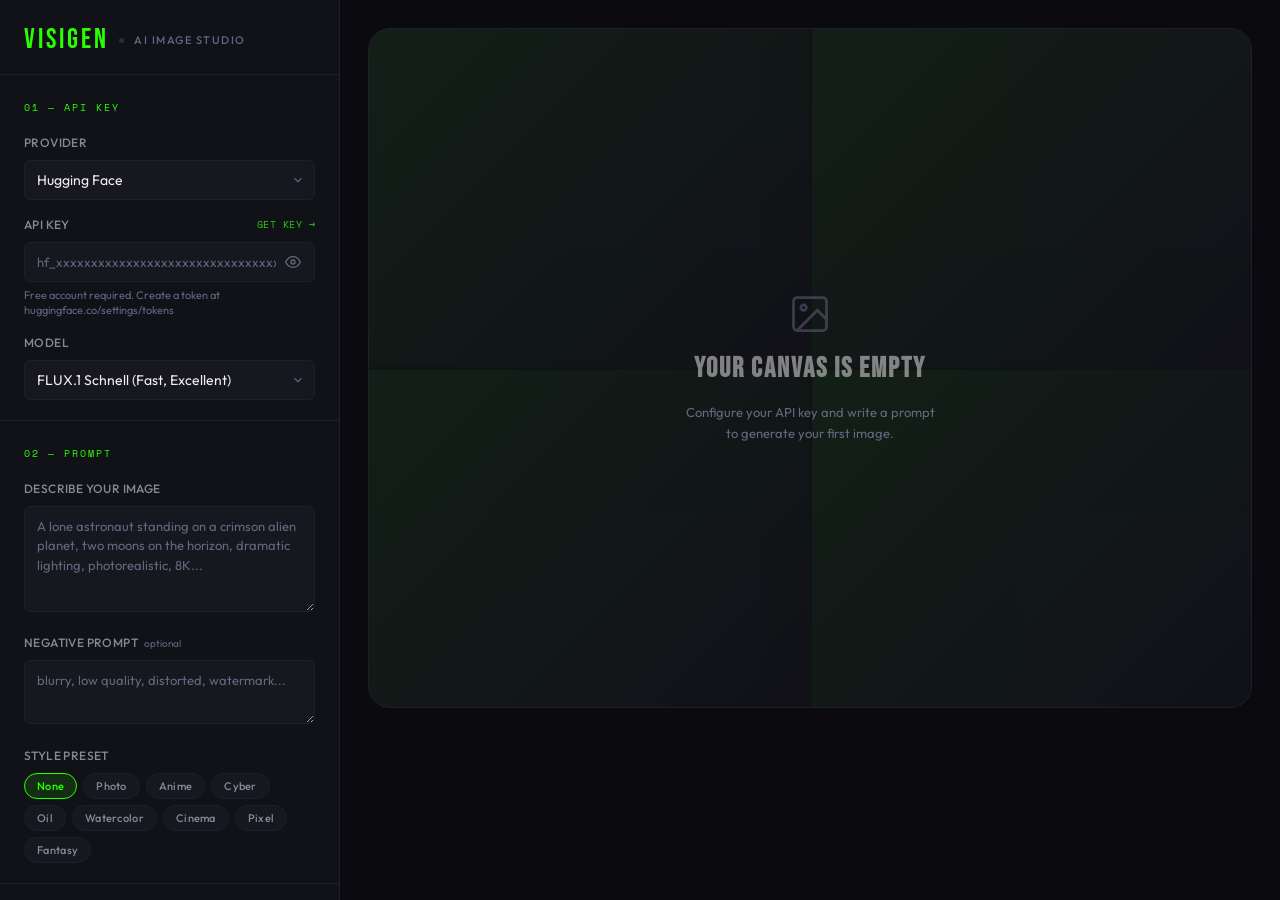
==== commit 9da78c8b: "updated" ====
--- a/index.html
+++ b/index.html
@@ -2,195 +2,295 @@
 <html lang="en">
 
 <head>
-    <meta charset="UTF-8">
-    <meta name="viewport" content="width=device-width, initial-scale=1.0">
-    <meta name="description" content="Generate stunning, futuristic AI images simply and efficiently.">
-    <title>Mahdimg AI - Futuristic Image Generator</title>
-    <link rel="preconnect" href="https://fonts.googleapis.com">
-    <link rel="preconnect" href="https://fonts.gstatic.com" crossorigin>
-    <link href="https://fonts.googleapis.com/css2?family=Outfit:wght@300;400;500;600;800&display=swap" rel="stylesheet">
-
-    <link rel="icon" type="image/png" href="favicon .png">
-    <link rel="stylesheet" href="img.css">
+  <meta charset="UTF-8" />
+  <meta name="viewport" content="width=device-width, initial-scale=1.0" />
+  <meta name="description"
+    content="Visigen — A powerful AI image generator. Paste your API key and generate stunning images from text prompts using FLUX, DALL-E, and more." />
+  <meta property="og:title" content="Visigen — AI Image Generator" />
+  <meta property="og:description"
+    content="Generate stunning AI images from text prompts. Supports Hugging Face and OpenAI providers." />
+  <title>Visigen — AI Image Generator</title>
+  <link rel="preconnect" href="https://fonts.googleapis.com" />
+  <link rel="preconnect" href="https://fonts.gstatic.com" crossorigin />
+  <link
+    href="https://fonts.googleapis.com/css2?family=Bebas+Neue&family=Outfit:wght@300;400;500;600;700&family=Space+Mono:wght@400;700&display=swap"
+    rel="stylesheet" />
+  <link rel="stylesheet" href="style.css" />
 </head>
-<!--const imageUrl = `https://image.pollinations.ai/prompt/${encodedPrompt}?width=${w}&height=${h}&seed=${seed}&nologo=true`;-->
 
 <body>
-    <div class="background-orbs">
-        <div class="orb orb-1"></div>
-        <div class="orb orb-2"></div>
-        <div class="orb orb-3"></div>
+  <aside class="sidebar" id="sidebar">
+    <div class="sidebar-inner">
+      <div class="brand">
+        <span class="brand-logo">VISIGEN</span>
+        <span class="brand-dot"></span>
+        <span class="brand-sub">AI Image Studio</span>
+      </div>
+      <section class="panel" id="apiPanel">
+        <div class="panel-header">
+          <span class="panel-label">01 — API KEY</span>
+        </div>
+        <div class="field-group">
+          <label class="field-label" for="providerSelect">Provider</label>
+          <div class="select-wrap">
+            <select id="providerSelect" class="select-input">
+              <option value="huggingface">Hugging Face</option>
+              <option value="openai">OpenAI (DALL-E)</option>
+            </select>
+            <svg class="select-arrow" viewBox="0 0 24 24" fill="none" stroke="currentColor" stroke-width="2">
+              <polyline points="6 9 12 15 18 9" />
+            </svg>
+          </div>
+        </div>
+        <div class="field-group">
+          <label class="field-label" for="apiKeyInput">
+            API Key
+            <a id="getKeyLink" href="https://huggingface.co/settings/tokens" target="_blank" rel="noopener"
+              class="get-key-link">Get key →</a>
+          </label>
+          <div class="key-input-wrap">
+            <input type="password" id="apiKeyInput" class="text-input" placeholder="Paste your API key here..."
+              autocomplete="off" spellcheck="false" />
+            <button class="eye-btn" id="eyeBtn" title="Show/hide key" aria-label="Toggle key visibility">
+              <svg id="eyeIcon" viewBox="0 0 24 24" fill="none" stroke="currentColor" stroke-width="2"
+                stroke-linecap="round" stroke-linejoin="round">
+                <path d="M1 12s4-8 11-8 11 8 11 8-4 8-11 8-11-8-11-8z" />
+                <circle cx="12" cy="12" r="3" />
+              </svg>
+            </button>
+          </div>
+          <p class="field-hint" id="keyHint">Stored in memory only — never sent anywhere except the provider's API.</p>
+        </div>
+        <div class="field-group" id="modelGroup">
+          <label class="field-label" for="modelSelect">Model</label>
+          <div class="select-wrap">
+            <select id="modelSelect" class="select-input"></select>
+            <svg class="select-arrow" viewBox="0 0 24 24" fill="none" stroke="currentColor" stroke-width="2">
+              <polyline points="6 9 12 15 18 9" />
+            </svg>
+          </div>
+        </div>
+      </section>
+      <section class="panel">
+        <div class="panel-header">
+          <span class="panel-label">02 — PROMPT</span>
+        </div>
+        <div class="field-group">
+          <label class="field-label" for="promptInput">Describe your image</label>
+          <textarea id="promptInput" class="textarea-input" rows="4"
+            placeholder="A lone astronaut standing on a crimson alien planet, two moons on the horizon, dramatic lighting, photorealistic, 8K..."></textarea>
+        </div>
+        <div class="field-group" id="negativePromptGroup">
+          <label class="field-label" for="negativePromptInput">
+            Negative Prompt
+            <span class="optional-tag">optional</span>
+          </label>
+          <textarea id="negativePromptInput" class="textarea-input textarea-sm" rows="2"
+            placeholder="blurry, low quality, distorted, watermark..."></textarea>
+        </div>
+        <div class="field-group">
+          <label class="field-label">Style Preset</label>
+          <div class="style-chips" id="styleChips">
+            <button class="chip active" data-style="">None</button>
+            <button class="chip" data-style=", photorealistic, RAW photo, DSLR, 8K, sharp focus">Photo</button>
+            <button class="chip" data-style=", anime style, Studio Ghibli, cel shading, vibrant">Anime</button>
+            <button class="chip"
+              data-style=", cyberpunk, neon lights, rain-soaked streets, dark synthwave">Cyber</button>
+            <button class="chip" data-style=", oil painting, Renaissance, fine art, museum quality">Oil</button>
+            <button class="chip" data-style=", watercolor, soft edges, pastel palette, artistic">Watercolor</button>
+            <button class="chip" data-style=", cinematic, film grain, anamorphic lens, dramatic shadows">Cinema</button>
+            <button class="chip" data-style=", pixel art, 16-bit, retro game, vibrant palette">Pixel</button>
+            <button class="chip" data-style=", dark fantasy, gothic, epic scale, hyper-detailed">Fantasy</button>
+          </div>
+        </div>
+      </section>
+      <section class="panel">
+        <div class="panel-header">
+          <span class="panel-label">03 — SETTINGS</span>
+        </div>
+        <div class="field-group">
+          <label class="field-label">Canvas Size</label>
+          <div class="size-grid" id="sizeGrid">
+            <button class="size-btn active" data-w="1024" data-h="1024">
+              <span class="size-icon size-square"></span>
+              <span>1:1</span>
+            </button>
+            <button class="size-btn" data-w="896" data-h="1152">
+              <span class="size-icon size-portrait"></span>
+              <span>3:4</span>
+            </button>
+            <button class="size-btn" data-w="1152" data-h="896">
+              <span class="size-icon size-landscape"></span>
+              <span>4:3</span>
+            </button>
+            <button class="size-btn" data-w="1344" data-h="768">
+              <span class="size-icon size-wide"></span>
+              <span>16:9</span>
+            </button>
+          </div>
+        </div>
+        <div id="hfControls">
+          <div class="field-group">
+            <label class="field-label" for="stepsRange">
+              Inference Steps
+              <span class="slider-val" id="stepsVal">28</span>
+            </label>
+            <input type="range" id="stepsRange" class="range-input" min="1" max="50" value="28" />
+          </div>
+          <div class="field-group">
+            <label class="field-label" for="guidanceRange">
+              Guidance Scale
+              <span class="slider-val" id="guidanceVal">7.0</span>
+            </label>
+            <input type="range" id="guidanceRange" class="range-input" min="1" max="20" value="7" step="0.5" />
+          </div>
+        </div>
+        <div id="openaiControls" style="display:none;">
+          <div class="field-group">
+            <label class="field-label" for="dalleQuality">Quality</label>
+            <div class="select-wrap">
+              <select id="dalleQuality" class="select-input">
+                <option value="standard">Standard</option>
+                <option value="hd">HD</option>
+              </select>
+              <svg class="select-arrow" viewBox="0 0 24 24" fill="none" stroke="currentColor" stroke-width="2">
+                <polyline points="6 9 12 15 18 9" />
+              </svg>
+            </div>
+          </div>
+          <div class="field-group">
+            <label class="field-label" for="dalleStyle">Image Style</label>
+            <div class="select-wrap">
+              <select id="dalleStyle" class="select-input">
+                <option value="vivid">Vivid</option>
+                <option value="natural">Natural</option>
+              </select>
+              <svg class="select-arrow" viewBox="0 0 24 24" fill="none" stroke="currentColor" stroke-width="2">
+                <polyline points="6 9 12 15 18 9" />
+              </svg>
+            </div>
+          </div>
+        </div>
+      </section>
+      <div class="generate-area">
+        <button class="generate-btn" id="generateBtn">
+          <span class="generate-btn-text" id="generateBtnText">Generate</span>
+          <span class="generate-btn-shortcut">⌘ Enter</span>
+          <span class="btn-shimmer"></span>
+        </button>
+      </div>
     </div>
-    <div class="particles" id="particles"></div>
-
-    <div class="app-container">
-        <aside class="sidebar-controls" aria-label="Image Generation Controls">
-            <header class="sidebar-header">
-                <h1 class="logo">
-                    Mahdimg<span class="ai-badge">AI</span>
-                </h1>
-                <p class="tagline">Create anything you can imagine.</p>
-            </header>
-
-            <form id="generator-form" class="controls-form" onsubmit="return false;">
-                <div class="input-group">
-                    <label for="prompt">
-                        <svg width="18" height="18" viewBox="0 0 24 24" fill="none" stroke="currentColor"
-                            stroke-width="2" stroke-linecap="round" stroke-linejoin="round">
-                            <path d="M12 2v20M17 5H9.5a3.5 3.5 0 0 0 0 7h5a3.5 3.5 0 0 1 0 7H6" />
-                        </svg>
-                        Describe your image
-                    </label>
-                    <textarea id="prompt"
-                        placeholder="e.g., A futuristic cyberpunk city floating in clouds, vibrant neon lights, 8k resolution..."
-                        aria-required="true" autofocus></textarea>
-                </div>
-
-                <!-- Advanced Options Toggle -->
-                <div class="advanced-section">
-                    <button type="button" class="toggle-advanced" id="toggleAdvanced" aria-expanded="false"
-                        aria-controls="advancedOptions">
-                        <svg width="16" height="16" viewBox="0 0 24 24" fill="none" stroke="currentColor"
-                            stroke-width="2">
-                            <path d="M12 20h9M16.5 3.5a2.121 2.121 0 0 1 3 3L7 19l-4 1 1-4L16.5 3.5z" />
-                        </svg>
-                        Advanced Fine-Tuning
-                        <svg class="chevron" width="16" height="16" viewBox="0 0 24 24" fill="none"
-                            stroke="currentColor" stroke-width="2">
-                            <path d="m6 9 6 6 6-6" />
-                        </svg>
-                    </button>
-
-                    <div class="advanced-options" id="advancedOptions" role="region">
-                        <div class="input-group">
-                            <label for="style">Art Style Focus</label>
-                            <div class="custom-select">
-                                <select id="style">
-                                    <option value="">Auto / No Specific Style</option>
-                                    <option value=", masterpiece, highly detailed, realistic, 8k">Photorealistic
-                                    </option>
-                                    <option value=", anime style, studio ghibli, vivid colors">Anime</option>
-                                    <option value=", cyberpunk, neon lights, dark synthwave">Cyberpunk</option>
-                                    <option value=", fantasy art, concept art, magical atmosphere">Fantasy Concept
-                                    </option>
-                                    <option value=", minimalist, flat design, vector art">Minimalist Illustration
-                                    </option>
-                                </select>
-                            </div>
-                        </div>
-
-                        <div class="dimension-controls">
-                            <div class="input-group">
-                                <label for="width">Width (px)</label>
-                                <input type="number" id="width" value="1024" min="256" step="64">
-                            </div>
-                            <div class="input-group">
-                                <label for="height">Height (px)</label>
-                                <input type="number" id="height" value="1024" min="256" step="64">
-                            </div>
-                        </div>
-                    </div>
-                </div>
-
-                <button type="submit" id="generateBtn" class="primary-btn">
-                    <span class="btn-text">Generate Masterpiece</span>
-                    <span class="btn-icon">
-                        <svg width="20" height="20" viewBox="0 0 24 24" fill="none" stroke="currentColor"
-                            stroke-width="2">
-                            <path d="m5 12 7-7 7 7M12 19V5" />
-                        </svg>
-                    </span>
-                </button>
-            </form>
-
-            <footer class="sidebar-footer">
-                <p>Powered by free, lightning-fast AI endpoints.</p>
-            </footer>
-        </aside>
-
-        <!-- Main Workspace View -->
-        <main class="workspace">
-            <div class="output-container">
-                <div class="image-stage" id="imageStage">
-                    <!-- Default State -->
-                    <div class="placeholder-state" id="placeholderState">
-                        <div class="icon-ring">
-                            <svg width="40" height="40" viewBox="0 0 24 24" fill="none" stroke="currentColor"
-                                stroke-width="1.5" stroke-linecap="round" stroke-linejoin="round">
-                                <rect width="18" height="18" x="3" y="3" rx="2" ry="2" />
-                                <circle cx="9" cy="9" r="2" />
-                                <path d="m21 15-3.086-3.086a2 2 0 0 0-2.828 0L6 21" />
-                            </svg>
-                        </div>
-                        <h2>Awaiting Inspiration</h2>
-                        <p>Enter a prompt on the left to summon your creation.</p>
-                    </div>
-
-                    <!-- Loading State -->
-                    <div class="loading-state" id="loadingState">
-                        <div class="scanning-loader">
-                            <div class="scan-line"></div>
-                        </div>
-                        <div class="loading-text">
-                            <span>Synthesizing pixels</span>
-                            <span class="dots">...</span>
-                        </div>
-                    </div>
-
-                    <!-- Result State -->
-                    <div class="result-state" id="resultState">
-                        <img id="generatedImage" alt="Generated Artwork" />
-                        <div class="image-overlay">
-                            <div class="image-actions">
-                                <button id="downloadBtn" class="action-btn" title="Download Image">
-                                    <svg width="20" height="20" viewBox="0 0 24 24" fill="none" stroke="currentColor"
-                                        stroke-width="2" stroke-linecap="round" stroke-linejoin="round">
-                                        <path d="M21 15v4a2 2 0 0 1-2 2H5a2 2 0 0 1-2-2v-4" />
-                                        <polyline points="7 10 12 15 17 10" />
-                                        <line x1="12" x2="12" y1="15" y2="3" />
-                                    </svg>
-                                </button>
-                                <button id="expandBtn" class="action-btn" title="View Fullscreen">
-                                    <svg width="20" height="20" viewBox="0 0 24 24" fill="none" stroke="currentColor"
-                                        stroke-width="2" stroke-linecap="round" stroke-linejoin="round">
-                                        <path d="M15 3h6v6M9 21H3v-6M21 3l-7 7M3 21l7-7" />
-                                    </svg>
-                                </button>
-                            </div>
-                        </div>
-                    </div>
-                </div>
+  </aside>
+  <main class="workspace" id="workspace">
+    <div class="mobile-header">
+      <button class="menu-btn" id="menuBtn" aria-label="Toggle menu">
+        <svg viewBox="0 0 24 24" fill="none" stroke="currentColor" stroke-width="2">
+          <line x1="3" y1="6" x2="21" y2="6" />
+          <line x1="3" y1="12" x2="21" y2="12" />
+          <line x1="3" y1="18" x2="21" y2="18" />
+        </svg>
+      </button>
+      <span class="mobile-brand">VISIGEN</span>
+    </div>
+    <div class="canvas-area">
+      <div class="canvas-card" id="canvasCard">
+        <div class="empty-state" id="emptyState">
+          <div class="empty-grid">
+            <div class="empty-cell"></div>
+            <div class="empty-cell"></div>
+            <div class="empty-cell"></div>
+            <div class="empty-cell"></div>
+          </div>
+          <div class="empty-text">
+            <svg viewBox="0 0 24 24" fill="none" stroke="currentColor" stroke-width="1.5" stroke-linecap="round"
+              stroke-linejoin="round">
+              <rect x="3" y="3" width="18" height="18" rx="2" ry="2" />
+              <circle cx="8.5" cy="8.5" r="1.5" />
+              <polyline points="21 15 16 10 5 21" />
+            </svg>
+            <h2>Your canvas is empty</h2>
+            <p>Configure your API key and write a prompt<br />to generate your first image.</p>
+          </div>
+        </div>
+        <div class="loading-state" id="loadingState" style="display:none;">
+          <div class="loading-ring">
+            <div class="ring-segment"></div>
+            <div class="ring-segment"></div>
+            <div class="ring-segment"></div>
+          </div>
+          <p class="loading-label" id="loadingLabel">Initializing model...</p>
+          <div class="loading-bar-wrap">
+            <div class="loading-bar" id="loadingBar"></div>
+          </div>
+        </div>
+        <div class="error-state" id="errorState" style="display:none;">
+          <svg viewBox="0 0 24 24" fill="none" stroke="currentColor" stroke-width="1.5">
+            <circle cx="12" cy="12" r="10" />
+            <line x1="12" y1="8" x2="12" y2="12" />
+            <line x1="12" y1="16" x2="12.01" y2="16" />
+          </svg>
+          <h2>Generation Failed</h2>
+          <p id="errorMsg">An unexpected error occurred.</p>
+          <button class="retry-btn" id="retryBtn">Try Again</button>
+        </div>
+        <div class="result-state" id="resultState" style="display:none;">
+          <img id="generatedImage" class="generated-img" alt="Generated image" />
+          <div class="image-overlay" id="imageOverlay">
+            <div class="overlay-actions">
+              <button class="overlay-btn" id="downloadBtn" title="Download">
+                <svg viewBox="0 0 24 24" fill="none" stroke="currentColor" stroke-width="2">
+                  <path d="M21 15v4a2 2 0 0 1-2 2H5a2 2 0 0 1-2-2v-4" />
+                  <polyline points="7 10 12 15 17 10" />
+                  <line x1="12" y1="15" x2="12" y2="3" />
+                </svg>
+                Download
+              </button>
+              <button class="overlay-btn" id="fullscreenBtn" title="Fullscreen">
+                <svg viewBox="0 0 24 24" fill="none" stroke="currentColor" stroke-width="2">
+                  <path d="M15 3h6v6M9 21H3v-6M21 3l-7 7M3 21l7-7" />
+                </svg>
+                Fullscreen
+              </button>
+              <button class="overlay-btn" id="variationBtn" title="New Variation">
+                <svg viewBox="0 0 24 24" fill="none" stroke="currentColor" stroke-width="2">
+                  <polyline points="17 1 21 5 17 9" />
+                  <path d="M3 11V9a4 4 0 0 1 4-4h14" />
+                  <polyline points="7 23 3 19 7 15" />
+                  <path d="M21 13v2a4 4 0 0 1-4 4H3" />
+                </svg>
+                Variation
+              </button>
             </div>
-
-            <!-- History Section -->
-            <section class="history-section" aria-labelledby="historyTitle">
-                <div class="history-header">
-                    <h2 id="historyTitle">Recent Creations</h2>
-                    <button id="clearHistoryBtn" class="text-btn">Clear All</button>
-                </div>
-                <div class="history-track" id="historyTrack">
-                    <!-- History items injected here -->
-                </div>
-            </section>
-        </main>
+          </div>
+        </div>
+      </div>
+      <div class="prompt-recap" id="promptRecap" style="display:none;">
+        <span class="recap-label">PROMPT</span>
+        <p class="recap-text" id="recapText"></p>
+      </div>
     </div>
-
-    <!-- Fullscreen Modal -->
-    <div class="lightbox-modal" id="lightboxModal" aria-hidden="true">
-        <button class="close-modal" id="closeModal" aria-label="Close modal">
-            <svg width="24" height="24" viewBox="0 0 24 24" fill="none" stroke="currentColor" stroke-width="2">
-                <line x1="18" y1="6" x2="6" y2="18" />
-                <line x1="6" y1="6" x2="18" y2="18" />
-            </svg>
-        </button>
-        <img id="lightboxImage" src="" alt="Fullscreen artwork" />
-        <div class="lightbox-caption" id="lightboxCaption"></div>
-    </div>
-
-    <!-- Toast Notifications -->
-    <div class="toast-container" id="toastContainer" aria-live="polite"></div> <!-- Puter.js -->
-    <script src="https://js.puter.com/v2/"></script>
-    <script src="img.js"></script>
+    <section class="history-section" id="historySection" style="display:none;">
+      <div class="history-header">
+        <h3 class="history-title">Recent Generations</h3>
+        <button class="clear-btn" id="clearBtn">Clear all</button>
+      </div>
+      <div class="history-grid" id="historyGrid"></div>
+    </section>
+  </main>
+  <div class="lightbox" id="lightbox" style="display:none;" aria-modal="true" role="dialog"
+    aria-label="Fullscreen image view">
+    <button class="lightbox-close" id="lightboxClose" aria-label="Close fullscreen">
+      <svg viewBox="0 0 24 24" fill="none" stroke="currentColor" stroke-width="2">
+        <line x1="18" y1="6" x2="6" y2="18" />
+        <line x1="6" y1="6" x2="18" y2="18" />
+      </svg>
+    </button>
+    <img id="lightboxImg" class="lightbox-img" src="" alt="Fullscreen generated image" />
+    <div class="lightbox-caption" id="lightboxCaption"></div>
+  </div>
+  <div class="toast-stack" id="toastStack" aria-live="polite"></div>
+  <div class="sidebar-overlay" id="sidebarOverlay"></div>
+  <script src="app.js"></script>
 </body>
 
 </html>
--- a/style.css
+++ b/style.css
@@ -0,0 +1,941 @@
+/* ═══════════════════════════════════════════════════════
+   VISIGEN — AI Image Generator
+   mahdi.dev  |  Brand: #29ff03 / #0a0a0f
+═══════════════════════════════════════════════════════ */
+
+/* ── Reset & Base ── */
+*, *::before, *::after { box-sizing: border-box; margin: 0; padding: 0; }
+
+:root {
+  --accent:        #29ff03;
+  --accent-dim:    rgba(41, 255, 3, 0.12);
+  --accent-glow:   rgba(41, 255, 3, 0.25);
+  --bg:            #0a0a0f;
+  --surface:       #111118;
+  --surface-2:     #17171f;
+  --surface-3:     #1e1e28;
+  --border:        #1e1e2e;
+  --border-light:  #2a2a3a;
+  --text:          #f0f0f0;
+  --text-muted:    #666680;
+  --text-dim:      #888898;
+  --danger:        #ff4455;
+  --danger-dim:    rgba(255, 68, 85, 0.12);
+  --sidebar-w:     340px;
+  --radius-sm:     6px;
+  --radius:        10px;
+  --radius-lg:     16px;
+  --radius-xl:     22px;
+  --font-brand:    'Bebas Neue', sans-serif;
+  --font-mono:     'Space Mono', monospace;
+  --font-ui:       'Outfit', sans-serif;
+  --transition:    0.18s cubic-bezier(0.4, 0, 0.2, 1);
+}
+
+html, body {
+  height: 100%;
+  font-family: var(--font-ui);
+  background: var(--bg);
+  color: var(--text);
+  font-size: 15px;
+  line-height: 1.5;
+  -webkit-font-smoothing: antialiased;
+  overflow: hidden;
+}
+
+/* ── Scrollbar ── */
+::-webkit-scrollbar { width: 6px; }
+::-webkit-scrollbar-track { background: transparent; }
+::-webkit-scrollbar-thumb { background: var(--border-light); border-radius: 3px; }
+::-webkit-scrollbar-thumb:hover { background: var(--text-muted); }
+
+/* ── Layout ── */
+body { display: flex; height: 100vh; overflow: hidden; }
+
+/* ════════════════════════════════════════════
+   SIDEBAR
+════════════════════════════════════════════ */
+.sidebar {
+  width: var(--sidebar-w);
+  min-width: var(--sidebar-w);
+  height: 100vh;
+  background: var(--surface);
+  border-right: 1px solid var(--border);
+  display: flex;
+  flex-direction: column;
+  overflow: hidden;
+  z-index: 100;
+  flex-shrink: 0;
+  transition: transform var(--transition);
+}
+
+.sidebar-inner {
+  display: flex;
+  flex-direction: column;
+  height: 100%;
+  overflow-y: auto;
+  overflow-x: hidden;
+  padding: 0 0 24px 0;
+  gap: 0;
+}
+
+/* ── Brand ── */
+.brand {
+  padding: 26px 24px 20px;
+  border-bottom: 1px solid var(--border);
+  display: flex;
+  align-items: center;
+  gap: 10px;
+  flex-shrink: 0;
+}
+
+.brand-logo {
+  font-family: var(--font-brand);
+  font-size: 28px;
+  letter-spacing: 3px;
+  color: var(--accent);
+  line-height: 1;
+}
+
+.brand-dot {
+  width: 5px;
+  height: 5px;
+  border-radius: 50%;
+  background: var(--border-light);
+}
+
+.brand-sub {
+  font-size: 11px;
+  letter-spacing: 1.5px;
+  text-transform: uppercase;
+  color: var(--text-muted);
+  font-weight: 500;
+}
+
+/* ── Panels ── */
+.panel {
+  padding: 20px 24px 4px;
+  border-bottom: 1px solid var(--border);
+}
+
+.panel-header {
+  margin-bottom: 16px;
+}
+
+.panel-label {
+  font-family: var(--font-mono);
+  font-size: 10px;
+  letter-spacing: 2px;
+  color: var(--accent);
+  text-transform: uppercase;
+}
+
+/* ── Fields ── */
+.field-group {
+  margin-bottom: 16px;
+}
+
+.field-label {
+  display: flex;
+  align-items: center;
+  gap: 6px;
+  font-size: 12px;
+  font-weight: 500;
+  letter-spacing: 0.4px;
+  color: var(--text-dim);
+  margin-bottom: 8px;
+  text-transform: uppercase;
+}
+
+.get-key-link {
+  margin-left: auto;
+  font-family: var(--font-mono);
+  font-size: 10px;
+  color: var(--accent);
+  text-decoration: none;
+  letter-spacing: 0.5px;
+  opacity: 0.8;
+  transition: opacity var(--transition);
+}
+.get-key-link:hover { opacity: 1; }
+
+.optional-tag {
+  font-size: 10px;
+  font-weight: 400;
+  color: var(--text-muted);
+  text-transform: none;
+  letter-spacing: 0;
+}
+
+/* Inputs */
+.text-input,
+.textarea-input,
+.select-input {
+  width: 100%;
+  background: var(--surface-2);
+  border: 1px solid var(--border);
+  border-radius: var(--radius-sm);
+  color: var(--text);
+  font-family: var(--font-ui);
+  font-size: 14px;
+  transition: border-color var(--transition), box-shadow var(--transition);
+  outline: none;
+  appearance: none;
+}
+.text-input { padding: 10px 38px 10px 12px; }
+.textarea-input { padding: 10px 12px; resize: vertical; line-height: 1.5; }
+.textarea-sm { min-height: 64px; }
+.select-input { padding: 10px 32px 10px 12px; cursor: pointer; }
+
+.text-input:focus,
+.textarea-input:focus,
+.select-input:focus {
+  border-color: var(--accent);
+  box-shadow: 0 0 0 3px var(--accent-glow);
+}
+
+.text-input::placeholder,
+.textarea-input::placeholder { color: var(--text-muted); font-size: 13px; }
+
+/* Key input wrapper */
+.key-input-wrap { position: relative; }
+.eye-btn {
+  position: absolute;
+  right: 10px;
+  top: 50%;
+  transform: translateY(-50%);
+  background: none;
+  border: none;
+  color: var(--text-muted);
+  cursor: pointer;
+  padding: 4px;
+  transition: color var(--transition);
+  display: flex;
+  align-items: center;
+}
+.eye-btn:hover { color: var(--accent); }
+.eye-btn svg { width: 16px; height: 16px; }
+
+.field-hint {
+  font-size: 11px;
+  color: var(--text-muted);
+  margin-top: 6px;
+  line-height: 1.4;
+}
+
+/* Select wrapper */
+.select-wrap { position: relative; }
+.select-arrow {
+  position: absolute;
+  right: 10px;
+  top: 50%;
+  transform: translateY(-50%);
+  width: 14px;
+  height: 14px;
+  stroke: var(--text-muted);
+  pointer-events: none;
+}
+
+/* ── Style Chips ── */
+.style-chips {
+  display: flex;
+  flex-wrap: wrap;
+  gap: 6px;
+}
+
+.chip {
+  background: var(--surface-2);
+  border: 1px solid var(--border);
+  border-radius: 100px;
+  color: var(--text-dim);
+  font-family: var(--font-ui);
+  font-size: 11px;
+  font-weight: 500;
+  letter-spacing: 0.3px;
+  padding: 5px 12px;
+  cursor: pointer;
+  transition: all var(--transition);
+}
+.chip:hover {
+  border-color: var(--accent);
+  color: var(--accent);
+}
+.chip.active {
+  background: var(--accent-dim);
+  border-color: var(--accent);
+  color: var(--accent);
+}
+
+/* ── Size Grid ── */
+.size-grid {
+  display: grid;
+  grid-template-columns: repeat(4, 1fr);
+  gap: 8px;
+}
+
+.size-btn {
+  background: var(--surface-2);
+  border: 1px solid var(--border);
+  border-radius: var(--radius-sm);
+  color: var(--text-dim);
+  font-family: var(--font-ui);
+  font-size: 11px;
+  font-weight: 500;
+  padding: 10px 4px 8px;
+  cursor: pointer;
+  display: flex;
+  flex-direction: column;
+  align-items: center;
+  gap: 6px;
+  transition: all var(--transition);
+}
+.size-btn:hover { border-color: var(--accent); color: var(--accent); }
+.size-btn.active {
+  background: var(--accent-dim);
+  border-color: var(--accent);
+  color: var(--accent);
+}
+
+.size-icon {
+  display: block;
+  background: currentColor;
+  opacity: 0.4;
+  border-radius: 1px;
+}
+.size-square   { width: 16px; height: 16px; }
+.size-portrait { width: 12px; height: 16px; }
+.size-landscape { width: 20px; height: 14px; }
+.size-wide     { width: 24px; height: 13px; }
+
+/* ── Sliders ── */
+.range-input {
+  width: 100%;
+  -webkit-appearance: none;
+  height: 4px;
+  border-radius: 2px;
+  background: var(--border-light);
+  outline: none;
+  cursor: pointer;
+}
+.range-input::-webkit-slider-thumb {
+  -webkit-appearance: none;
+  width: 16px;
+  height: 16px;
+  border-radius: 50%;
+  background: var(--accent);
+  box-shadow: 0 0 6px var(--accent-glow);
+  cursor: pointer;
+  transition: box-shadow var(--transition);
+}
+.range-input::-webkit-slider-thumb:hover {
+  box-shadow: 0 0 12px var(--accent-glow);
+}
+
+.slider-val {
+  margin-left: auto;
+  font-family: var(--font-mono);
+  font-size: 11px;
+  color: var(--accent);
+  background: var(--accent-dim);
+  padding: 1px 6px;
+  border-radius: 4px;
+  border: 1px solid rgba(41,255,3,0.2);
+}
+
+/* ── Generate Button ── */
+.generate-area {
+  padding: 20px 24px 8px;
+  margin-top: auto;
+  flex-shrink: 0;
+}
+
+.generate-btn {
+  position: relative;
+  width: 100%;
+  background: var(--accent);
+  color: #0a0a0f;
+  font-family: var(--font-brand);
+  font-size: 22px;
+  letter-spacing: 3px;
+  border: none;
+  border-radius: var(--radius);
+  padding: 14px 24px;
+  cursor: pointer;
+  display: flex;
+  align-items: center;
+  justify-content: space-between;
+  overflow: hidden;
+  transition: transform 0.1s, box-shadow var(--transition);
+}
+
+.generate-btn:hover {
+  box-shadow: 0 0 28px var(--accent-glow), 0 0 60px rgba(41,255,3,0.1);
+  transform: translateY(-1px);
+}
+.generate-btn:active { transform: translateY(0); }
+.generate-btn:disabled {
+  opacity: 0.5;
+  cursor: not-allowed;
+  transform: none;
+  box-shadow: none;
+}
+
+.generate-btn-shortcut {
+  font-family: var(--font-mono);
+  font-size: 10px;
+  opacity: 0.6;
+  letter-spacing: 1px;
+}
+
+.btn-shimmer {
+  position: absolute;
+  inset: 0;
+  background: linear-gradient(105deg, transparent 40%, rgba(255,255,255,0.18) 50%, transparent 60%);
+  background-size: 200% 100%;
+  background-position: 200% 0;
+  transition: background-position 0.7s;
+}
+.generate-btn:hover .btn-shimmer {
+  background-position: -200% 0;
+}
+
+/* ════════════════════════════════════════════
+   WORKSPACE
+════════════════════════════════════════════ */
+.workspace {
+  flex: 1;
+  height: 100vh;
+  overflow-y: auto;
+  display: flex;
+  flex-direction: column;
+  background: var(--bg);
+  padding: 28px;
+  gap: 24px;
+}
+
+/* Mobile header */
+.mobile-header {
+  display: none;
+  align-items: center;
+  gap: 12px;
+  padding-bottom: 16px;
+  border-bottom: 1px solid var(--border);
+}
+
+.menu-btn {
+  background: var(--surface);
+  border: 1px solid var(--border);
+  border-radius: var(--radius-sm);
+  color: var(--text);
+  padding: 8px;
+  cursor: pointer;
+  display: flex;
+}
+.menu-btn svg { width: 18px; height: 18px; }
+
+.mobile-brand {
+  font-family: var(--font-brand);
+  font-size: 22px;
+  letter-spacing: 3px;
+  color: var(--accent);
+}
+
+/* ── Canvas Area ── */
+.canvas-area { display: flex; flex-direction: column; gap: 16px; }
+
+.canvas-card {
+  position: relative;
+  width: 100%;
+  aspect-ratio: 1;
+  max-height: calc(100vh - 220px);
+  background: var(--surface);
+  border: 1px solid var(--border);
+  border-radius: var(--radius-xl);
+  overflow: hidden;
+  display: flex;
+  align-items: center;
+  justify-content: center;
+}
+
+/* ── Empty State ── */
+.empty-state {
+  display: flex;
+  flex-direction: column;
+  align-items: center;
+  justify-content: center;
+  gap: 28px;
+  width: 100%;
+  height: 100%;
+}
+
+.empty-grid {
+  display: grid;
+  grid-template-columns: 1fr 1fr;
+  gap: 3px;
+  opacity: 0.06;
+  position: absolute;
+  inset: 0;
+}
+.empty-cell {
+  background: linear-gradient(135deg, var(--accent), transparent);
+}
+
+.empty-text {
+  display: flex;
+  flex-direction: column;
+  align-items: center;
+  gap: 12px;
+  text-align: center;
+  position: relative;
+}
+.empty-text svg {
+  width: 44px;
+  height: 44px;
+  stroke: var(--text-muted);
+  opacity: 0.5;
+}
+.empty-text h2 {
+  font-family: var(--font-brand);
+  font-size: 28px;
+  letter-spacing: 2px;
+  color: var(--text);
+  opacity: 0.5;
+}
+.empty-text p {
+  font-size: 13px;
+  color: var(--text-muted);
+  line-height: 1.6;
+}
+
+/* ── Loading State ── */
+.loading-state {
+  display: flex;
+  flex-direction: column;
+  align-items: center;
+  justify-content: center;
+  gap: 20px;
+  width: 100%;
+  height: 100%;
+}
+
+.loading-ring {
+  position: relative;
+  width: 60px;
+  height: 60px;
+}
+
+.ring-segment {
+  position: absolute;
+  inset: 0;
+  border-radius: 50%;
+  border: 2px solid transparent;
+  border-top-color: var(--accent);
+  animation: spin 1.1s linear infinite;
+}
+.ring-segment:nth-child(2) {
+  inset: 8px;
+  border-top-color: rgba(41, 255, 3, 0.5);
+  animation-duration: 0.85s;
+  animation-direction: reverse;
+}
+.ring-segment:nth-child(3) {
+  inset: 16px;
+  border-top-color: rgba(41, 255, 3, 0.25);
+  animation-duration: 1.4s;
+}
+
+@keyframes spin { to { transform: rotate(360deg); } }
+
+.loading-label {
+  font-family: var(--font-mono);
+  font-size: 12px;
+  color: var(--accent);
+  letter-spacing: 1px;
+  animation: pulse 1.5s ease-in-out infinite;
+}
+@keyframes pulse { 0%, 100% { opacity: 0.6; } 50% { opacity: 1; } }
+
+.loading-bar-wrap {
+  width: 180px;
+  height: 3px;
+  background: var(--border);
+  border-radius: 2px;
+  overflow: hidden;
+}
+.loading-bar {
+  height: 100%;
+  background: var(--accent);
+  border-radius: 2px;
+  width: 0%;
+  transition: width 0.3s ease;
+  box-shadow: 0 0 8px var(--accent-glow);
+}
+
+/* ── Error State ── */
+.error-state {
+  display: flex;
+  flex-direction: column;
+  align-items: center;
+  justify-content: center;
+  gap: 14px;
+  text-align: center;
+  padding: 32px;
+}
+.error-state svg {
+  width: 44px;
+  height: 44px;
+  stroke: var(--danger);
+  opacity: 0.8;
+}
+.error-state h2 {
+  font-family: var(--font-brand);
+  font-size: 24px;
+  letter-spacing: 2px;
+  color: var(--danger);
+}
+.error-state p {
+  font-size: 13px;
+  color: var(--text-muted);
+  max-width: 340px;
+  line-height: 1.6;
+}
+
+.retry-btn {
+  background: var(--danger-dim);
+  border: 1px solid var(--danger);
+  border-radius: var(--radius-sm);
+  color: var(--danger);
+  font-family: var(--font-ui);
+  font-size: 13px;
+  font-weight: 500;
+  padding: 8px 20px;
+  cursor: pointer;
+  margin-top: 4px;
+  transition: all var(--transition);
+}
+.retry-btn:hover { background: rgba(255,68,85,0.2); }
+
+/* ── Result State ── */
+.result-state {
+  width: 100%;
+  height: 100%;
+  position: relative;
+}
+
+.generated-img {
+  width: 100%;
+  height: 100%;
+  object-fit: contain;
+  display: block;
+}
+
+.image-overlay {
+  position: absolute;
+  inset: 0;
+  background: linear-gradient(to top, rgba(0,0,0,0.75) 0%, transparent 50%);
+  opacity: 0;
+  transition: opacity var(--transition);
+  display: flex;
+  align-items: flex-end;
+  justify-content: center;
+  padding: 20px;
+}
+.result-state:hover .image-overlay { opacity: 1; }
+
+.overlay-actions {
+  display: flex;
+  gap: 10px;
+}
+
+.overlay-btn {
+  background: rgba(10, 10, 15, 0.85);
+  border: 1px solid var(--border-light);
+  border-radius: var(--radius-sm);
+  color: var(--text);
+  font-family: var(--font-ui);
+  font-size: 12px;
+  font-weight: 500;
+  padding: 8px 14px;
+  cursor: pointer;
+  display: flex;
+  align-items: center;
+  gap: 6px;
+  backdrop-filter: blur(8px);
+  transition: all var(--transition);
+}
+.overlay-btn svg { width: 15px; height: 15px; }
+.overlay-btn:hover {
+  background: var(--surface-3);
+  border-color: var(--accent);
+  color: var(--accent);
+}
+
+/* ── Prompt Recap ── */
+.prompt-recap {
+  display: flex;
+  align-items: flex-start;
+  gap: 12px;
+  background: var(--surface);
+  border: 1px solid var(--border);
+  border-radius: var(--radius);
+  padding: 12px 16px;
+}
+
+.recap-label {
+  font-family: var(--font-mono);
+  font-size: 9px;
+  letter-spacing: 2px;
+  color: var(--accent);
+  flex-shrink: 0;
+  margin-top: 2px;
+}
+
+.recap-text {
+  font-size: 13px;
+  color: var(--text-dim);
+  line-height: 1.5;
+}
+
+/* ── History Section ── */
+.history-section {
+  display: flex;
+  flex-direction: column;
+  gap: 14px;
+}
+
+.history-header {
+  display: flex;
+  align-items: center;
+  justify-content: space-between;
+}
+
+.history-title {
+  font-family: var(--font-mono);
+  font-size: 11px;
+  letter-spacing: 2px;
+  color: var(--text-muted);
+  text-transform: uppercase;
+}
+
+.clear-btn {
+  background: none;
+  border: none;
+  color: var(--text-muted);
+  font-family: var(--font-ui);
+  font-size: 12px;
+  cursor: pointer;
+  transition: color var(--transition);
+}
+.clear-btn:hover { color: var(--danger); }
+
+.history-grid {
+  display: grid;
+  grid-template-columns: repeat(auto-fill, minmax(120px, 1fr));
+  gap: 10px;
+}
+
+.history-item {
+  position: relative;
+  aspect-ratio: 1;
+  border-radius: var(--radius-sm);
+  overflow: hidden;
+  cursor: pointer;
+  border: 1px solid var(--border);
+  transition: all var(--transition);
+}
+.history-item:hover {
+  border-color: var(--accent);
+  box-shadow: 0 0 12px var(--accent-glow);
+  transform: scale(1.02);
+}
+.history-item img {
+  width: 100%;
+  height: 100%;
+  object-fit: cover;
+  display: block;
+}
+.history-item-overlay {
+  position: absolute;
+  inset: 0;
+  background: rgba(0,0,0,0.55);
+  opacity: 0;
+  transition: opacity var(--transition);
+  display: flex;
+  align-items: center;
+  justify-content: center;
+}
+.history-item:hover .history-item-overlay { opacity: 1; }
+.history-item-overlay svg {
+  width: 22px;
+  height: 22px;
+  stroke: var(--text);
+}
+
+/* ════════════════════════════════════════════
+   LIGHTBOX
+════════════════════════════════════════════ */
+.lightbox {
+  position: fixed;
+  inset: 0;
+  background: rgba(5, 5, 10, 0.96);
+  z-index: 9999;
+  display: flex;
+  align-items: center;
+  justify-content: center;
+  flex-direction: column;
+  gap: 16px;
+  backdrop-filter: blur(12px);
+  animation: fadeIn 0.2s ease;
+}
+
+@keyframes fadeIn { from { opacity: 0; } to { opacity: 1; } }
+
+.lightbox-close {
+  position: fixed;
+  top: 20px;
+  right: 20px;
+  background: var(--surface);
+  border: 1px solid var(--border);
+  border-radius: 50%;
+  width: 44px;
+  height: 44px;
+  color: var(--text);
+  cursor: pointer;
+  display: flex;
+  align-items: center;
+  justify-content: center;
+  transition: all var(--transition);
+  z-index: 10000;
+}
+.lightbox-close:hover { border-color: var(--accent); color: var(--accent); }
+.lightbox-close svg { width: 18px; height: 18px; }
+
+.lightbox-img {
+  max-width: 90vw;
+  max-height: 82vh;
+  object-fit: contain;
+  border-radius: var(--radius);
+  box-shadow: 0 20px 80px rgba(0,0,0,0.8);
+}
+
+.lightbox-caption {
+  font-size: 13px;
+  color: var(--text-muted);
+  max-width: 600px;
+  text-align: center;
+  line-height: 1.5;
+  padding: 0 20px;
+}
+
+/* ════════════════════════════════════════════
+   TOAST
+════════════════════════════════════════════ */
+.toast-stack {
+  position: fixed;
+  bottom: 24px;
+  right: 24px;
+  display: flex;
+  flex-direction: column;
+  gap: 8px;
+  z-index: 10000;
+  pointer-events: none;
+}
+
+.toast {
+  background: var(--surface-3);
+  border: 1px solid var(--border-light);
+  border-radius: var(--radius-sm);
+  color: var(--text);
+  font-size: 13px;
+  font-family: var(--font-ui);
+  padding: 10px 16px;
+  min-width: 220px;
+  max-width: 340px;
+  box-shadow: 0 4px 20px rgba(0,0,0,0.4);
+  animation: toastIn 0.25s ease;
+  pointer-events: all;
+  display: flex;
+  align-items: center;
+  gap: 10px;
+}
+
+.toast.success { border-left: 3px solid var(--accent); }
+.toast.error   { border-left: 3px solid var(--danger); }
+.toast.info    { border-left: 3px solid #4488ff; }
+
+.toast-dot {
+  width: 6px;
+  height: 6px;
+  border-radius: 50%;
+  flex-shrink: 0;
+}
+.toast.success .toast-dot { background: var(--accent); }
+.toast.error   .toast-dot { background: var(--danger); }
+.toast.info    .toast-dot { background: #4488ff; }
+
+@keyframes toastIn {
+  from { opacity: 0; transform: translateY(10px) scale(0.95); }
+  to   { opacity: 1; transform: translateY(0) scale(1); }
+}
+
+/* ════════════════════════════════════════════
+   MOBILE OVERLAY
+════════════════════════════════════════════ */
+.sidebar-overlay {
+  display: none;
+  position: fixed;
+  inset: 0;
+  background: rgba(0,0,0,0.6);
+  z-index: 99;
+  backdrop-filter: blur(2px);
+}
+
+/* ════════════════════════════════════════════
+   RESPONSIVE
+════════════════════════════════════════════ */
+@media (max-width: 768px) {
+  body { overflow: auto; }
+  html, body { height: auto; }
+
+  .sidebar {
+    position: fixed;
+    left: 0;
+    top: 0;
+    transform: translateX(-100%);
+    z-index: 100;
+    height: 100%;
+  }
+
+  .sidebar.open {
+    transform: translateX(0);
+    box-shadow: 4px 0 40px rgba(0,0,0,0.6);
+  }
+
+  .sidebar-overlay.visible { display: block; }
+
+  .workspace {
+    height: auto;
+    min-height: 100vh;
+    padding: 16px;
+    overflow: visible;
+  }
+
+  .mobile-header { display: flex; }
+
+  .canvas-card {
+    aspect-ratio: auto;
+    height: 60vw;
+    min-height: 260px;
+    max-height: none;
+  }
+
+  .history-grid {
+    grid-template-columns: repeat(auto-fill, minmax(90px, 1fr));
+  }
+}
+
+@media (min-width: 1400px) {
+  .canvas-card {
+    max-height: calc(100vh - 180px);
+  }
+}
